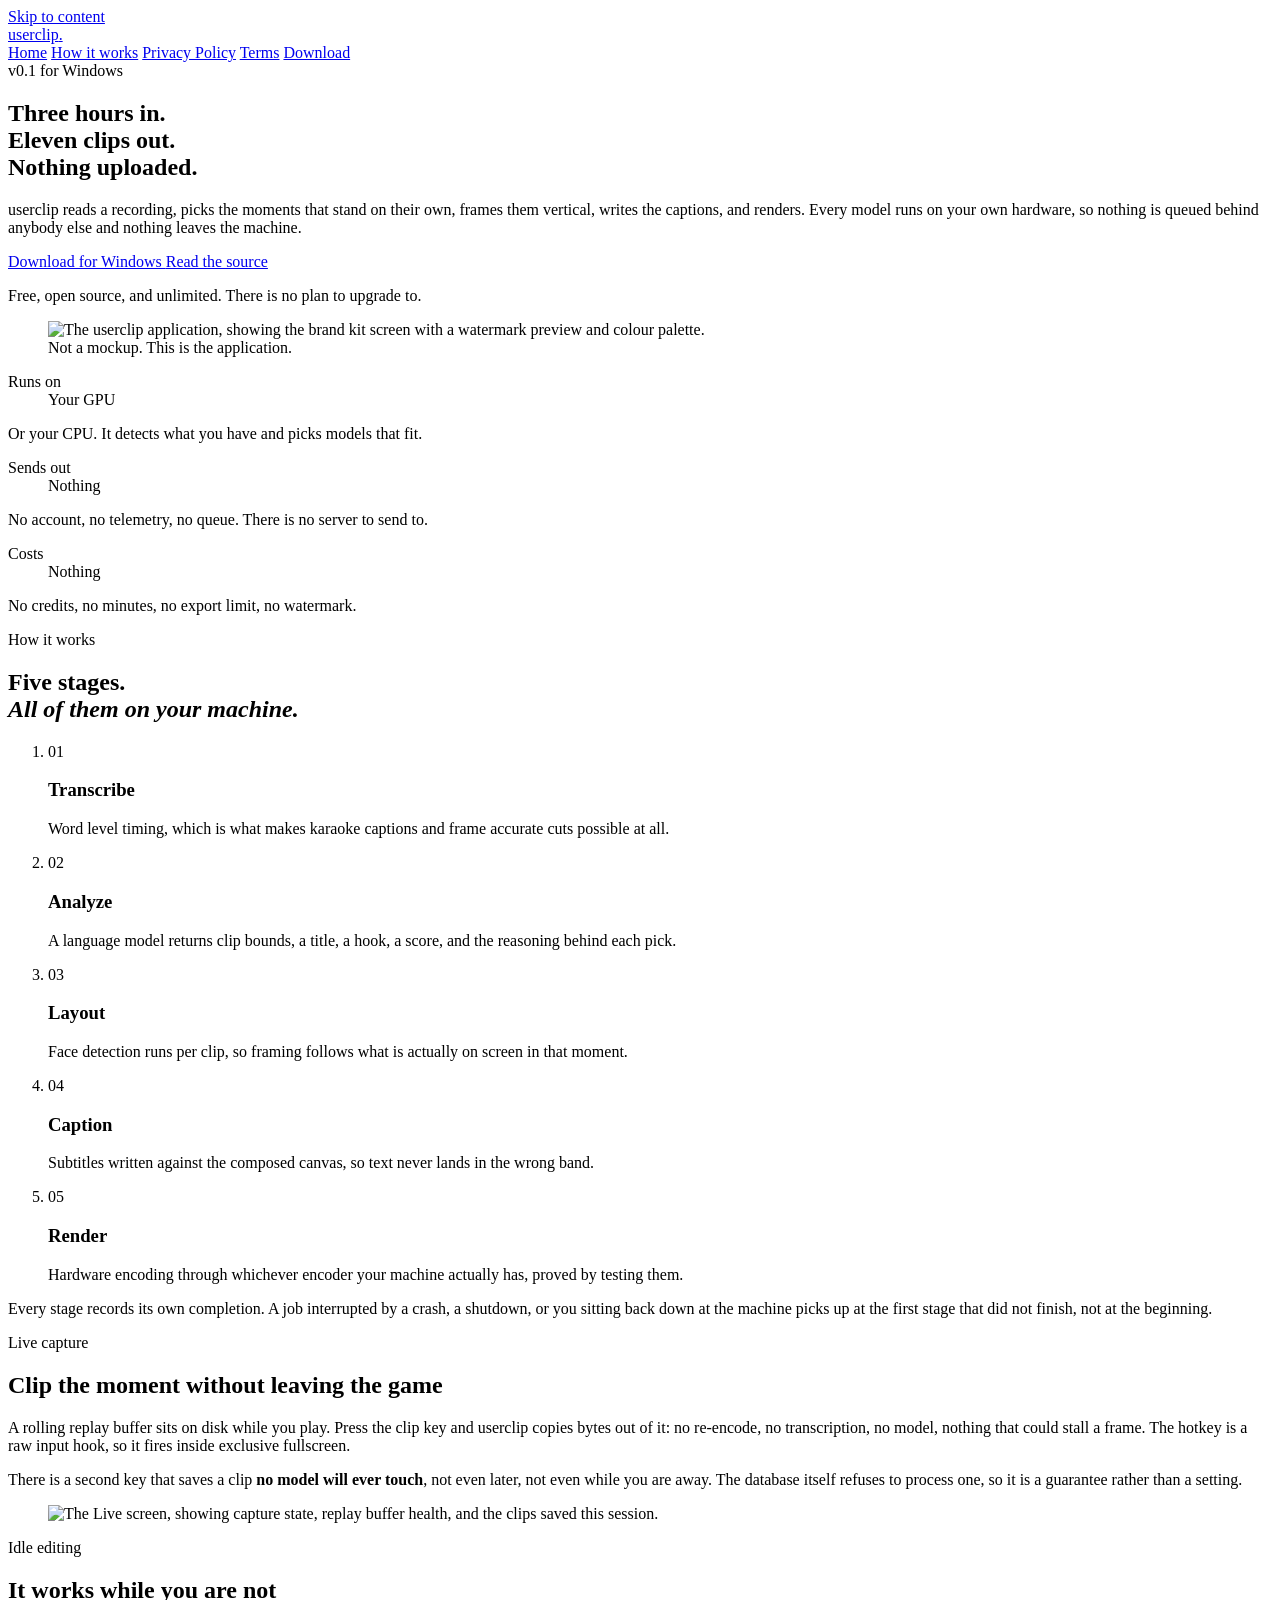
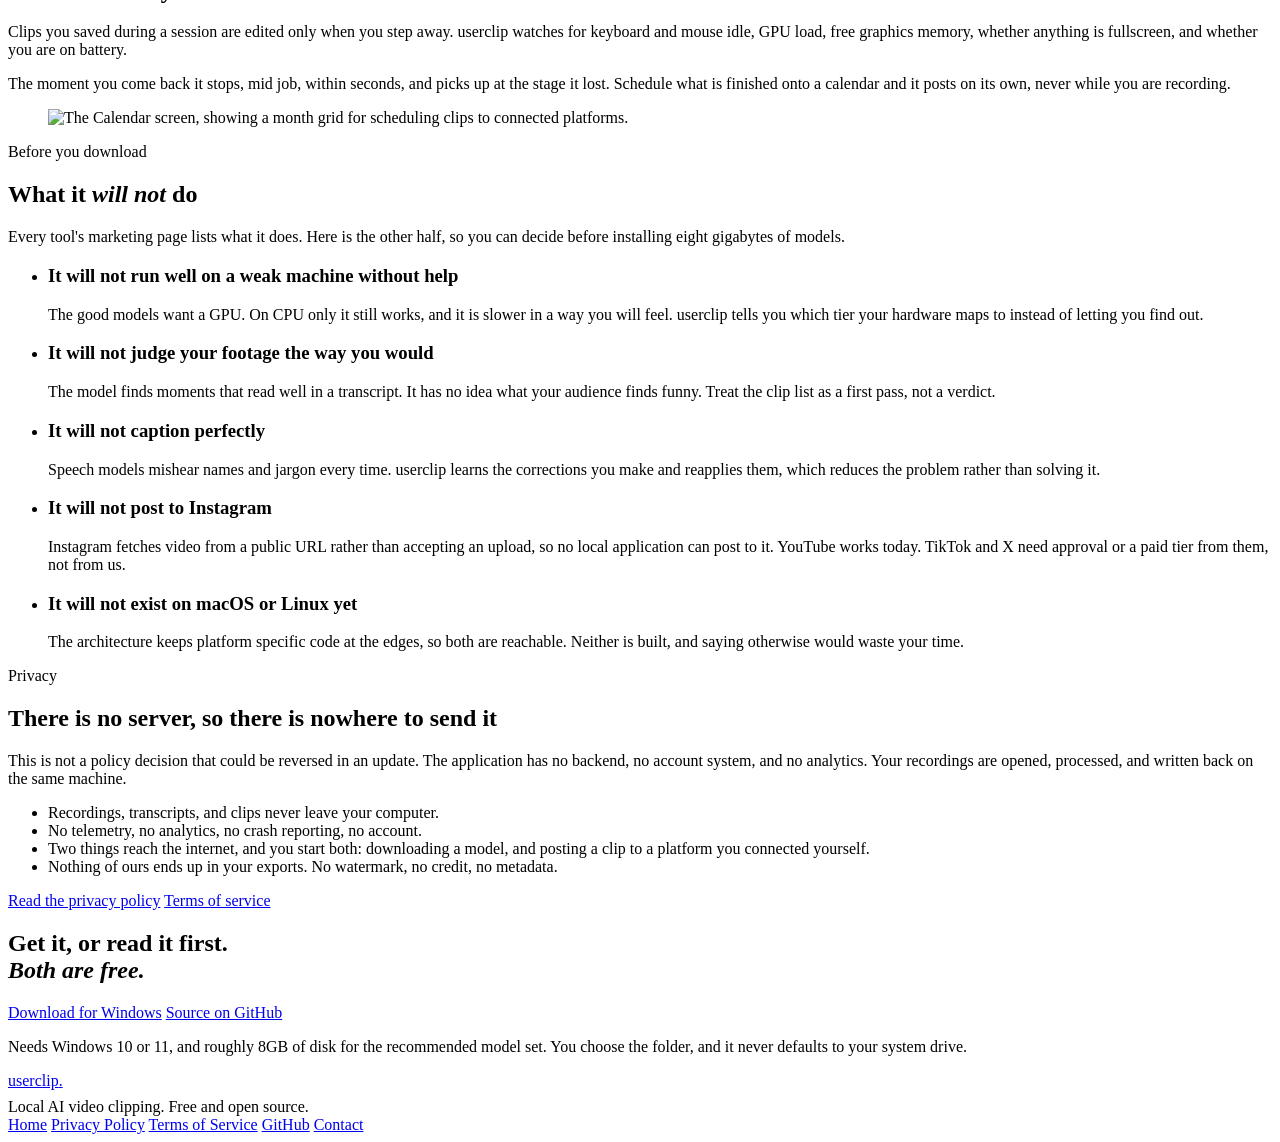
==== docs/index.html @ c7c65d2a "Add files via upload" ====
<!doctype html>
<html lang="en" class="no-js">
<head>
<meta charset="utf-8">
<meta name="viewport" content="width=device-width, initial-scale=1">
<title>userclip - local AI video clipping studio</title>
<meta name="description" content="userclip turns long recordings into short vertical clips. Every model runs on your own machine: no account, no credits, no uploads, no watermark.">
<link rel="canonical" href="https://userclip.lol/">
<meta property="og:title" content="userclip">
<meta property="og:description" content="Long recordings in, short vertical clips out. Every model runs on your own machine.">
<meta property="og:url" content="https://userclip.lol/">
<meta property="og:type" content="website">
<meta property="og:image" content="https://userclip.lol/assets/app-brand.png">
<meta name="theme-color" content="#191310">
<link rel="stylesheet" href="/styles.css">
<script>
document.documentElement.classList.remove("no-js");
// Content is hidden by the reveal styles until the observer runs. If that
// script never gets to run, this is what stops the page being permanently
// blank: after a moment, show everything regardless.
setTimeout(function () {
  document.querySelectorAll("[data-reveal]:not(.shown)").forEach(function (el) {
    el.classList.add("shown");
  });
}, 2500);
</script>
</head>
<body>
<div class="ambient" aria-hidden="true"></div>

<div class="page">
<a class="skip" href="#main">Skip to content</a>

<header class="site-header">
  <div class="wrap">
    <a class="wordmark" href="/">userclip<span>.</span></a>
    <nav class="site-nav" aria-label="Main">
      <a href="/" aria-current="page">Home</a>
      <a href="/#pipeline">How it works</a>
      <a href="/privacy">Privacy Policy</a>
      <a href="/terms">Terms</a>
      <a class="nav-cta" href="https://github.com/JURMR/userclip/releases">Download</a>
    </nav>
  </div>
</header>

<main id="main">

<!-- Hero. Deliberately asymmetric: type carries the left, the real product
     carries the right. A centred hero over a stock gradient is the single most
     recognisable template tell. -->
<section class="hero">
  <div class="wrap hero-grid">
    <div class="hero-copy">
      <span class="badge">v0.1 for Windows</span>
      <h1>Three hours in.<br>Eleven clips out.<br><span>Nothing uploaded.</span></h1>
      <p class="lede">
        userclip reads a recording, picks the moments that stand on their own,
        frames them vertical, writes the captions, and renders. Every model runs
        on your own hardware, so nothing is queued behind anybody else and
        nothing leaves the machine.
      </p>
      <div class="cta-row">
        <a class="button button-primary" href="https://github.com/JURMR/userclip/releases">
          Download for Windows
        </a>
        <a class="button" href="https://github.com/JURMR/userclip">Read the source</a>
      </div>
      <p class="fineprint">
        Free, open source, and unlimited. There is no plan to upgrade to.
      </p>
    </div>

    <figure class="hero-shot">
      <img src="/assets/app-brand.png" width="1296" height="809"
           alt="The userclip application, showing the brand kit screen with a watermark preview and colour palette.">
      <figcaption>Not a mockup. This is the application.</figcaption>
    </figure>
  </div>
</section>

<!-- The claim that carries the product, stated as three specifics rather than
     three adjectives. -->
<section class="strip">
  <div class="wrap">
    <dl class="facts">
      <div data-reveal>
        <dt>Runs on</dt>
        <dd>Your GPU</dd>
        <p>Or your CPU. It detects what you have and picks models that fit.</p>
      </div>
      <div data-reveal>
        <dt>Sends out</dt>
        <dd>Nothing</dd>
        <p>No account, no telemetry, no queue. There is no server to send to.</p>
      </div>
      <div data-reveal>
        <dt>Costs</dt>
        <dd>Nothing</dd>
        <p>No credits, no minutes, no export limit, no watermark.</p>
      </div>
    </dl>
  </div>
</section>

<section id="pipeline" class="section">
  <div class="wrap">
    <div class="section-head" data-reveal>
      <p class="label">How it works</p>
      <h2 class="split-heading">
        Five stages.<br><em>All of them on your machine.</em>
      </h2>
    </div>

    <ol class="pipeline" data-reveal>
      <li>
        <span class="tick">01</span>
        <h3>Transcribe</h3>
        <p>Word level timing, which is what makes karaoke captions and frame accurate cuts possible at all.</p>
      </li>
      <li>
        <span class="tick">02</span>
        <h3>Analyze</h3>
        <p>A language model returns clip bounds, a title, a hook, a score, and the reasoning behind each pick.</p>
      </li>
      <li>
        <span class="tick">03</span>
        <h3>Layout</h3>
        <p>Face detection runs per clip, so framing follows what is actually on screen in that moment.</p>
      </li>
      <li>
        <span class="tick">04</span>
        <h3>Caption</h3>
        <p>Subtitles written against the composed canvas, so text never lands in the wrong band.</p>
      </li>
      <li>
        <span class="tick">05</span>
        <h3>Render</h3>
        <p>Hardware encoding through whichever encoder your machine actually has, proved by testing them.</p>
      </li>
    </ol>

    <p class="aside" data-reveal>
      Every stage records its own completion. A job interrupted by a crash, a
      shutdown, or you sitting back down at the machine picks up at the first
      stage that did not finish, not at the beginning.
    </p>
  </div>
</section>

<!-- Alternating editorial rows. Two features, each with the real screen, in
     opposite directions so the page has a rhythm instead of a grid. -->
<section class="section">
  <div class="wrap">
    <div class="feature" data-reveal>
      <div class="feature-copy">
        <p class="label">Live capture</p>
        <h2>Clip the moment without leaving the game</h2>
        <p>
          A rolling replay buffer sits on disk while you play. Press the clip key
          and userclip copies bytes out of it: no re-encode, no transcription, no
          model, nothing that could stall a frame. The hotkey is a raw input hook,
          so it fires inside exclusive fullscreen.
        </p>
        <p>
          There is a second key that saves a clip <strong>no model will ever
          touch</strong>, not even later, not even while you are away. The
          database itself refuses to process one, so it is a guarantee rather
          than a setting.
        </p>
      </div>
      <figure class="feature-shot">
        <img src="/assets/app-live.png" width="1296" height="809" loading="lazy"
             alt="The Live screen, showing capture state, replay buffer health, and the clips saved this session.">
      </figure>
    </div>

    <div class="feature feature-reverse" data-reveal>
      <div class="feature-copy">
        <p class="label">Idle editing</p>
        <h2>It works while you are not</h2>
        <p>
          Clips you saved during a session are edited only when you step away.
          userclip watches for keyboard and mouse idle, GPU load, free graphics
          memory, whether anything is fullscreen, and whether you are on battery.
        </p>
        <p>
          The moment you come back it stops, mid job, within seconds, and picks
          up at the stage it lost. Schedule what is finished onto a calendar and
          it posts on its own, never while you are recording.
        </p>
      </div>
      <figure class="feature-shot">
        <img src="/assets/app-calendar.png" width="1296" height="809" loading="lazy"
             alt="The Calendar screen, showing a month grid for scheduling clips to connected platforms.">
      </figure>
    </div>
  </div>
</section>

<!-- Anti-features. Unusual, honest, and the fastest way to be believed. -->
<section id="limits" class="section">
  <div class="wrap wrap-mid">
    <div class="section-head" data-reveal>
      <p class="label">Before you download</p>
      <h2 class="split-heading">What it <em>will not</em> do</h2>
      <p class="lede">
        Every tool's marketing page lists what it does. Here is the other half,
        so you can decide before installing eight gigabytes of models.
      </p>
    </div>

    <ul class="limits">
      <li data-reveal>
        <h3>It will not run well on a weak machine without help</h3>
        <p>The good models want a GPU. On CPU only it still works, and it is slower in a way you will feel. userclip tells you which tier your hardware maps to instead of letting you find out.</p>
      </li>
      <li data-reveal>
        <h3>It will not judge your footage the way you would</h3>
        <p>The model finds moments that read well in a transcript. It has no idea what your audience finds funny. Treat the clip list as a first pass, not a verdict.</p>
      </li>
      <li data-reveal>
        <h3>It will not caption perfectly</h3>
        <p>Speech models mishear names and jargon every time. userclip learns the corrections you make and reapplies them, which reduces the problem rather than solving it.</p>
      </li>
      <li data-reveal>
        <h3>It will not post to Instagram</h3>
        <p>Instagram fetches video from a public URL rather than accepting an upload, so no local application can post to it. YouTube works today. TikTok and X need approval or a paid tier from them, not from us.</p>
      </li>
      <li data-reveal>
        <h3>It will not exist on macOS or Linux yet</h3>
        <p>The architecture keeps platform specific code at the edges, so both are reachable. Neither is built, and saying otherwise would waste your time.</p>
      </li>
    </ul>
  </div>
</section>

<section id="privacy" class="section">
  <div class="wrap wrap-mid">
    <div class="panel" data-reveal>
      <p class="label">Privacy</p>
      <h2>There is no server, so there is nowhere to send it</h2>
      <p class="muted">
        This is not a policy decision that could be reversed in an update. The
        application has no backend, no account system, and no analytics. Your
        recordings are opened, processed, and written back on the same machine.
      </p>

      <ul class="checklist">
        <li><span class="tickmark" aria-hidden="true"></span>Recordings, transcripts, and clips never leave your computer.</li>
        <li><span class="tickmark" aria-hidden="true"></span>No telemetry, no analytics, no crash reporting, no account.</li>
        <li><span class="tickmark" aria-hidden="true"></span>Two things reach the internet, and you start both: downloading a model, and posting a clip to a platform you connected yourself.</li>
        <li><span class="tickmark" aria-hidden="true"></span>Nothing of ours ends up in your exports. No watermark, no credit, no metadata.</li>
      </ul>

      <div class="cta-row">
        <a class="button" href="/privacy">Read the privacy policy</a>
        <a class="button button-quiet" href="/terms">Terms of service</a>
      </div>
    </div>
  </div>
</section>

<section class="section section-last">
  <div class="wrap wrap-mid closer">
    <h2 class="split-heading">Get it, or read it first.<br><em>Both are free.</em></h2>
    <div class="cta-row">
      <a class="button button-primary" href="https://github.com/JURMR/userclip/releases">Download for Windows</a>
      <a class="button" href="https://github.com/JURMR/userclip">Source on GitHub</a>
    </div>
    <p class="fineprint">
      Needs Windows 10 or 11, and roughly 8GB of disk for the recommended model
      set. You choose the folder, and it never defaults to your system drive.
    </p>
  </div>
</section>

</main>

<footer class="site-footer">
  <div class="wrap">
    <div>
      <a class="wordmark" href="/">userclip<span>.</span></a>
      <p class="fineprint" style="margin:0.5rem 0 0">Local AI video clipping. Free and open source.</p>
    </div>
    <nav aria-label="Footer">
      <a href="/">Home</a>
      <a href="/privacy">Privacy Policy</a>
      <a href="/terms">Terms of Service</a>
      <a href="https://github.com/JURMR/userclip">GitHub</a>
      <a href="mailto:hello@userclip.lol">Contact</a>
    </nav>
  </div>
</footer>
</div>

<script>
// Scroll reveal, staggered within each group.
//
// Motion here is doing one job: keeping a long page from arriving as a wall.
// So it is slight, it runs once, and each element is unobserved the moment it
// lands rather than being recalculated for the rest of the session. Anyone who
// has asked their system for less motion gets none of it.
(function () {
  var reduced = window.matchMedia("(prefers-reduced-motion: reduce)");
  var items = document.querySelectorAll("[data-reveal]");

  if (reduced.matches || !("IntersectionObserver" in window)) {
    items.forEach(function (el) { el.classList.add("shown"); });
    return;
  }

  var observer = new IntersectionObserver(function (entries) {
    entries.forEach(function (entry) {
      if (!entry.isIntersecting) return;
      var group = entry.target.parentElement;
      var peers = group ? Array.prototype.filter.call(
        group.children, function (el) { return el.hasAttribute("data-reveal"); }
      ) : [];
      var index = peers.indexOf(entry.target);
      // Between 30 and 80ms reads as a cascade. Longer reads as slow, and the
      // cap keeps a long list from making its last item wait a full second.
      entry.target.style.transitionDelay = Math.min(index, 6) * 55 + "ms";
      entry.target.classList.add("shown");
      observer.unobserve(entry.target);
    });
  }, { rootMargin: "0px 0px -8% 0px", threshold: 0.08 });

  items.forEach(function (el) { observer.observe(el); });
})();
</script>
</body>
</html>
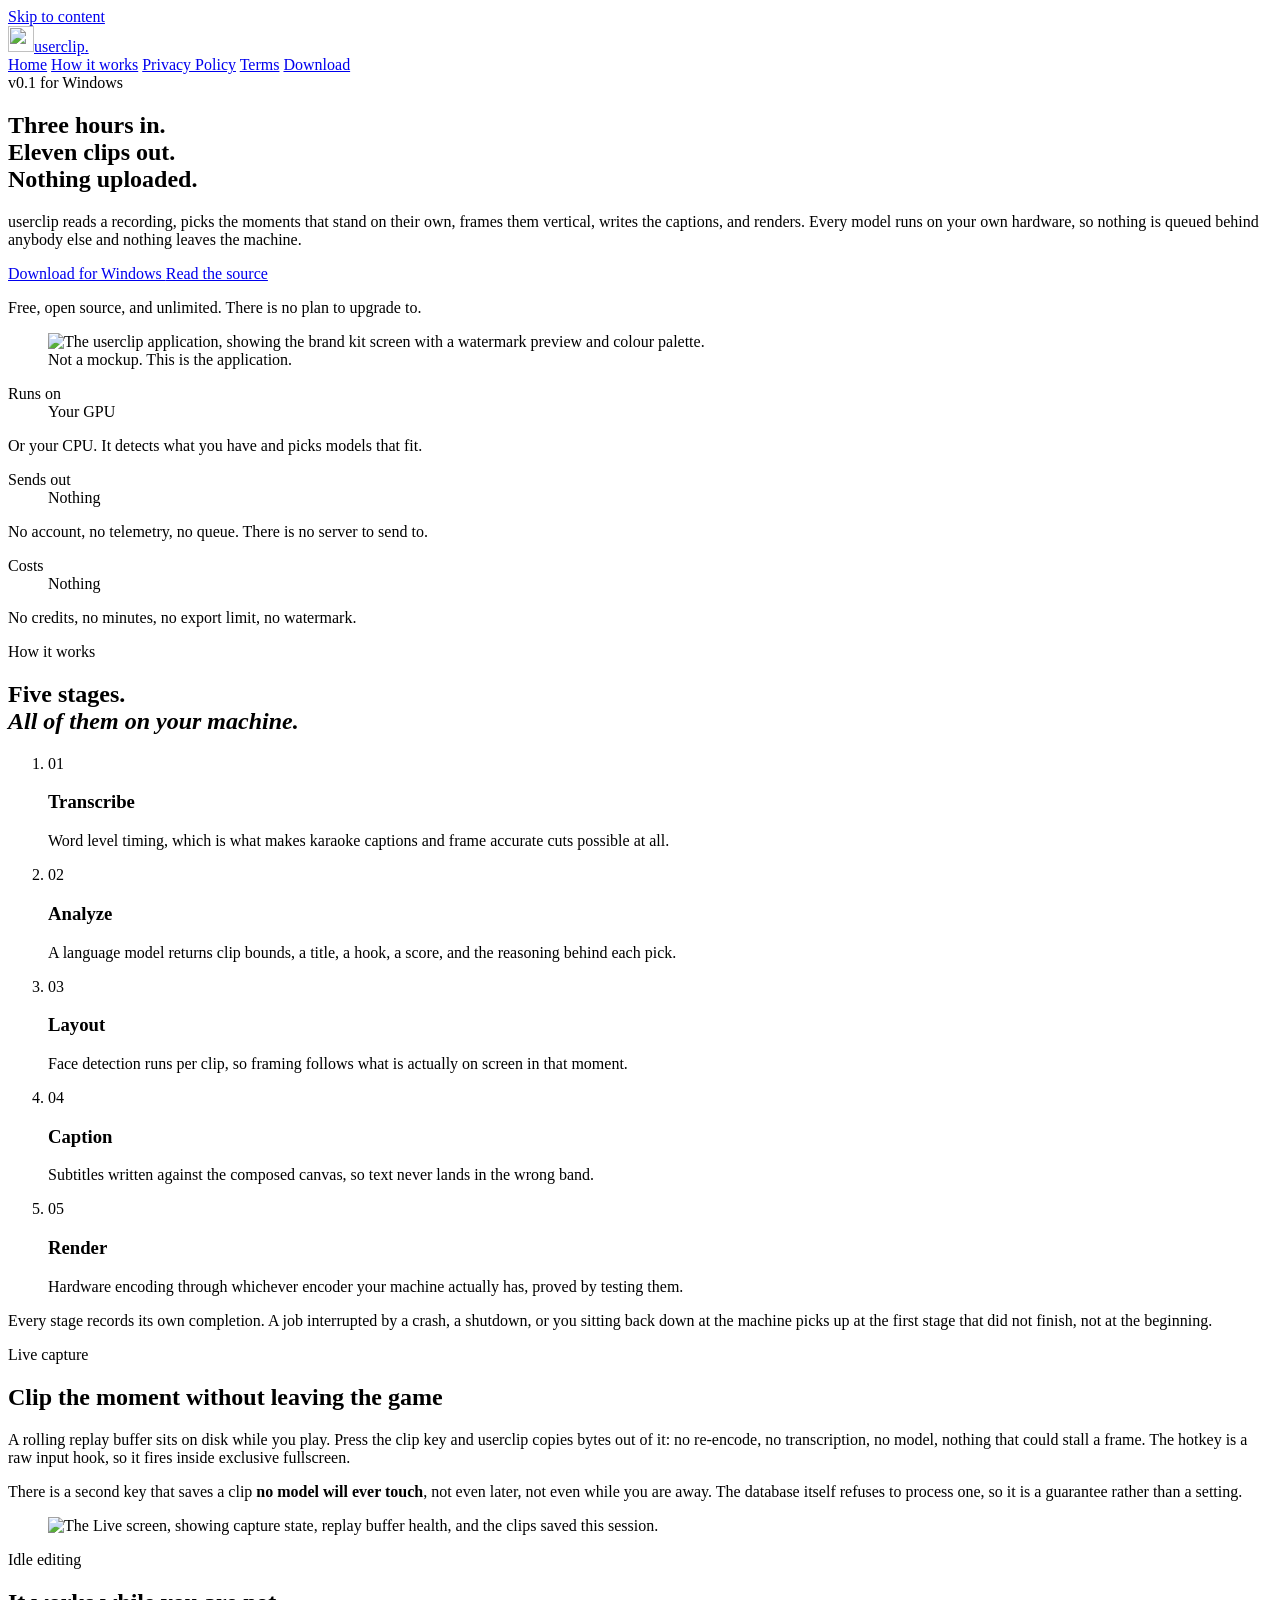
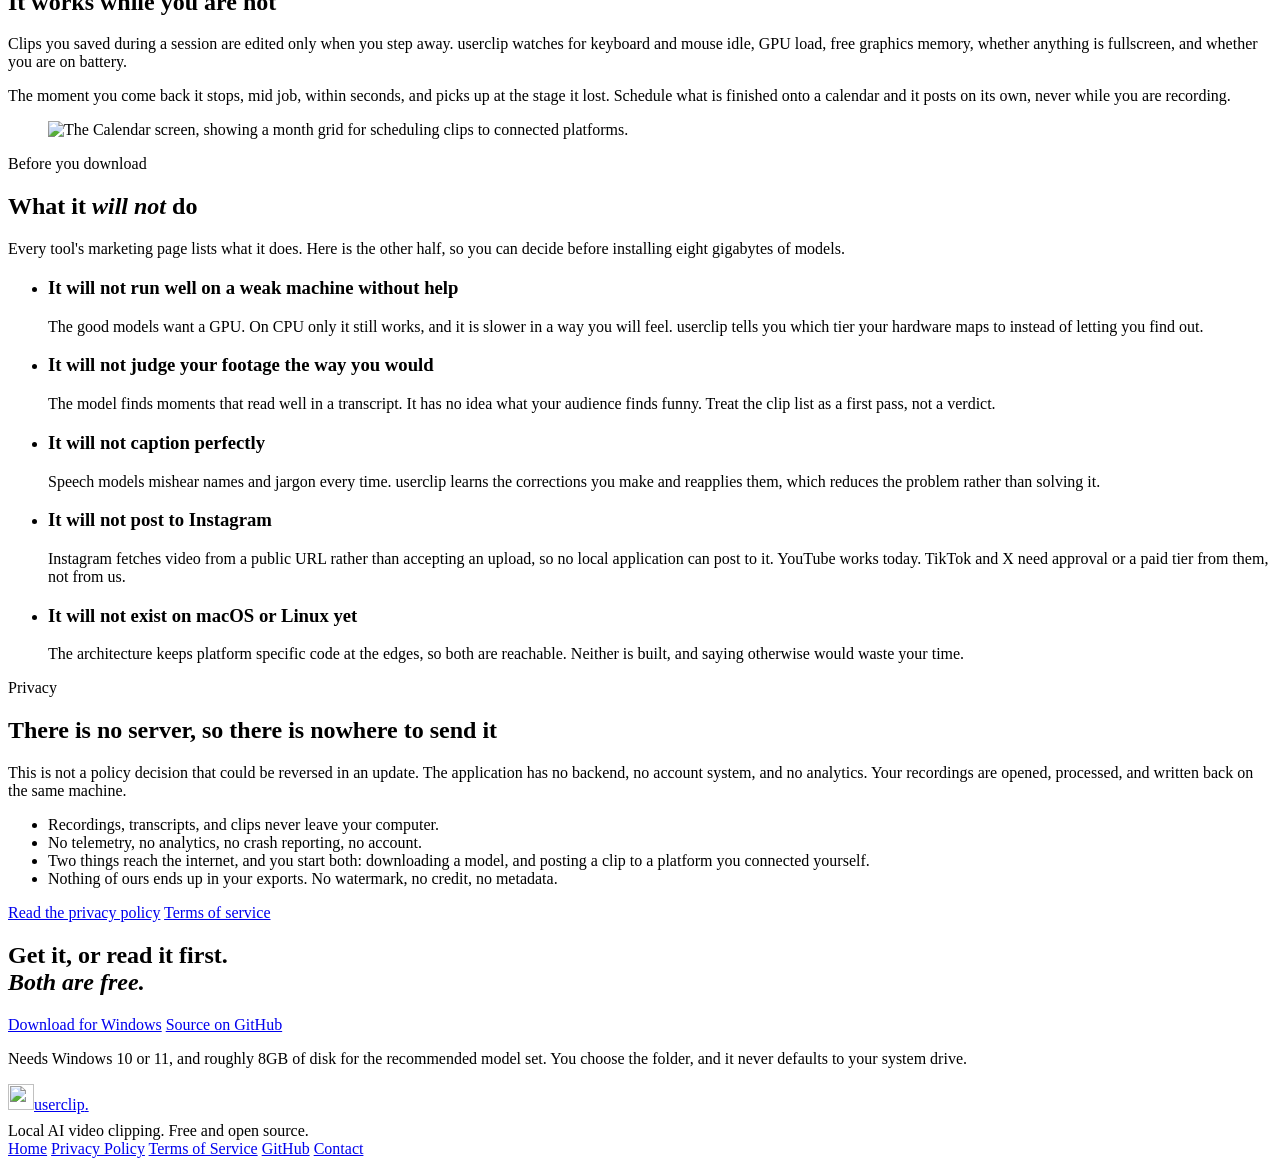
==== commit aacdcf92: "Add files via upload" ====
--- a/docs/index.html
+++ b/docs/index.html
@@ -10,8 +10,11 @@
 <meta property="og:description" content="Long recordings in, short vertical clips out. Every model runs on your own machine.">
 <meta property="og:url" content="https://userclip.lol/">
 <meta property="og:type" content="website">
-<meta property="og:image" content="https://userclip.lol/assets/app-brand.png">
+<meta property="og:image" content="https://userclip.lol/assets/og-image.png">
 <meta name="theme-color" content="#191310">
+<link rel="icon" href="/favicon.ico" sizes="any">
+<link rel="icon" href="/assets/logo.svg" type="image/svg+xml">
+<link rel="apple-touch-icon" href="/assets/logo-512.png">
 <link rel="stylesheet" href="/styles.css">
 <script>
 document.documentElement.classList.remove("no-js");
@@ -33,7 +36,7 @@
 
 <header class="site-header">
   <div class="wrap">
-    <a class="wordmark" href="/">userclip<span>.</span></a>
+    <a class="wordmark" href="/"><img src="/assets/logo.svg" alt="" width="26" height="26">userclip<span>.</span></a>
     <nav class="site-nav" aria-label="Main">
       <a href="/" aria-current="page">Home</a>
       <a href="/#pipeline">How it works</a>
@@ -280,7 +283,7 @@
 <footer class="site-footer">
   <div class="wrap">
     <div>
-      <a class="wordmark" href="/">userclip<span>.</span></a>
+      <a class="wordmark" href="/"><img src="/assets/logo.svg" alt="" width="26" height="26">userclip<span>.</span></a>
       <p class="fineprint" style="margin:0.5rem 0 0">Local AI video clipping. Free and open source.</p>
     </div>
     <nav aria-label="Footer">
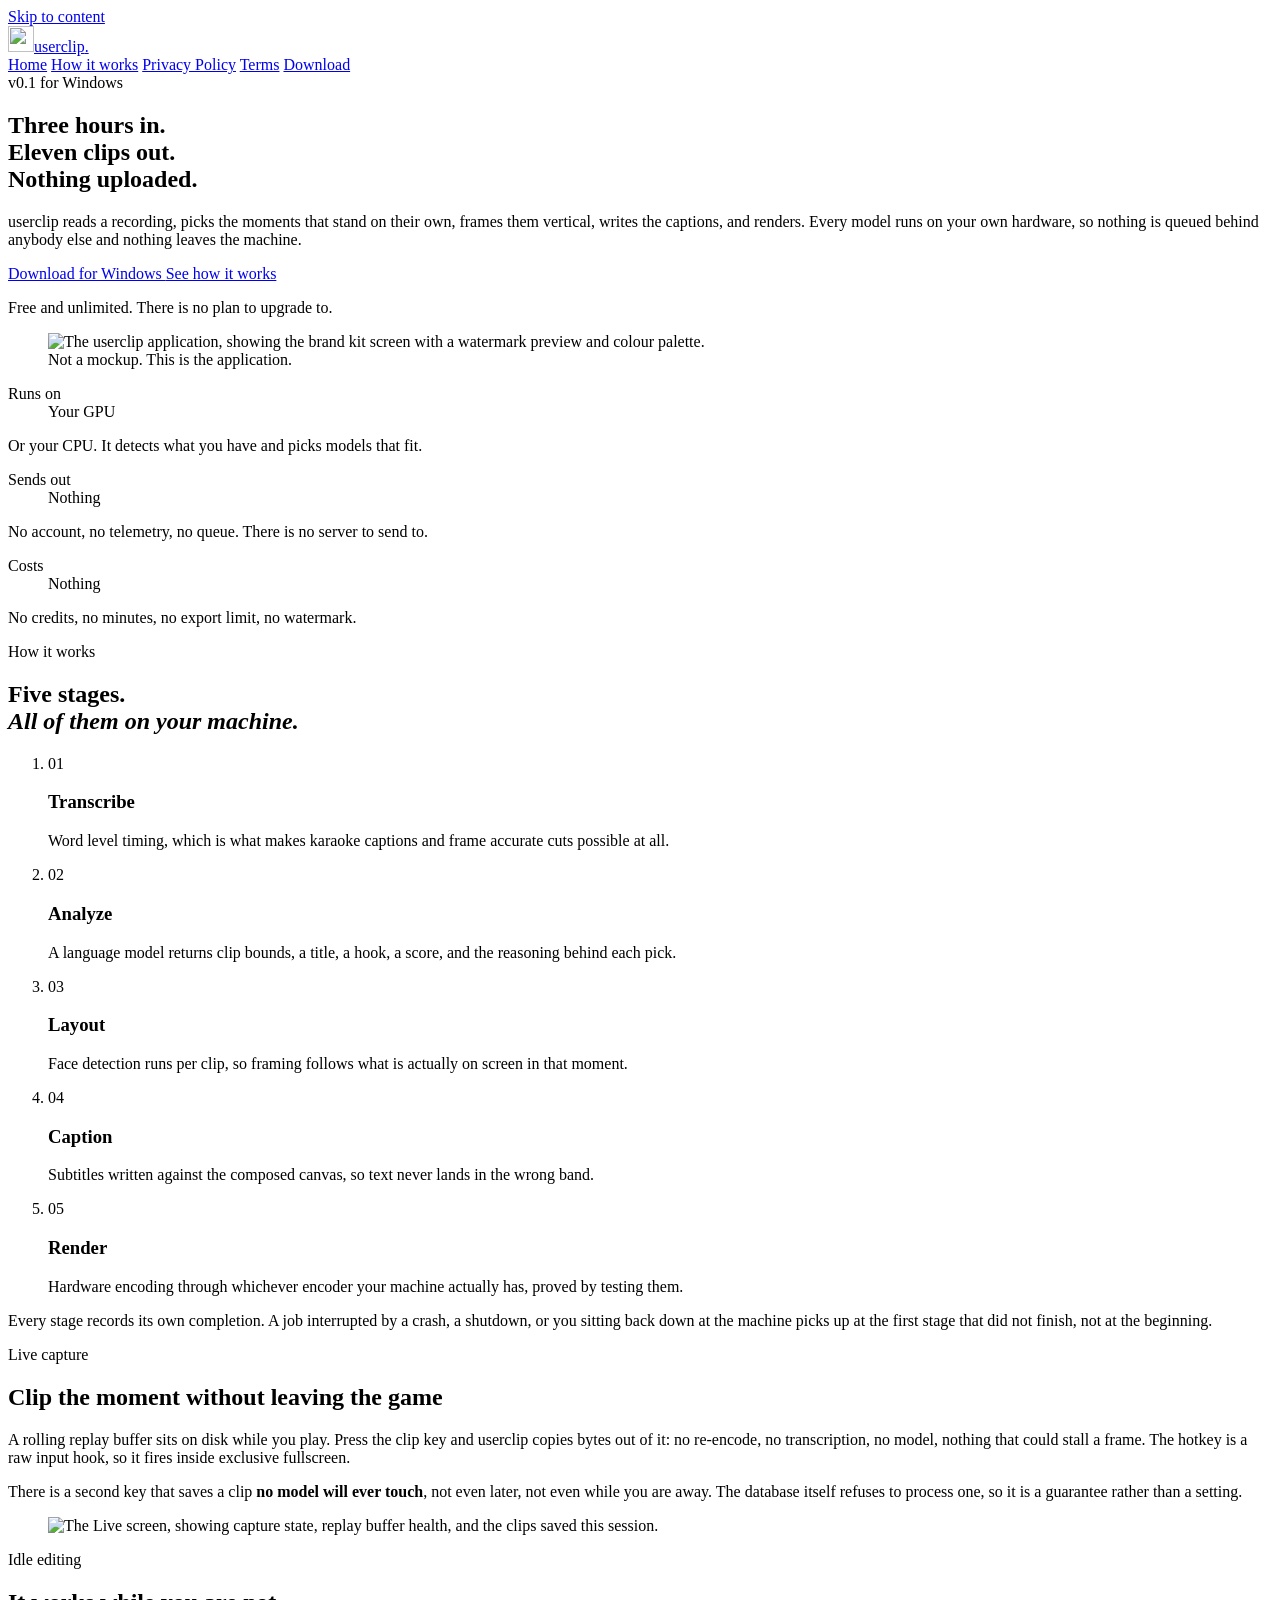
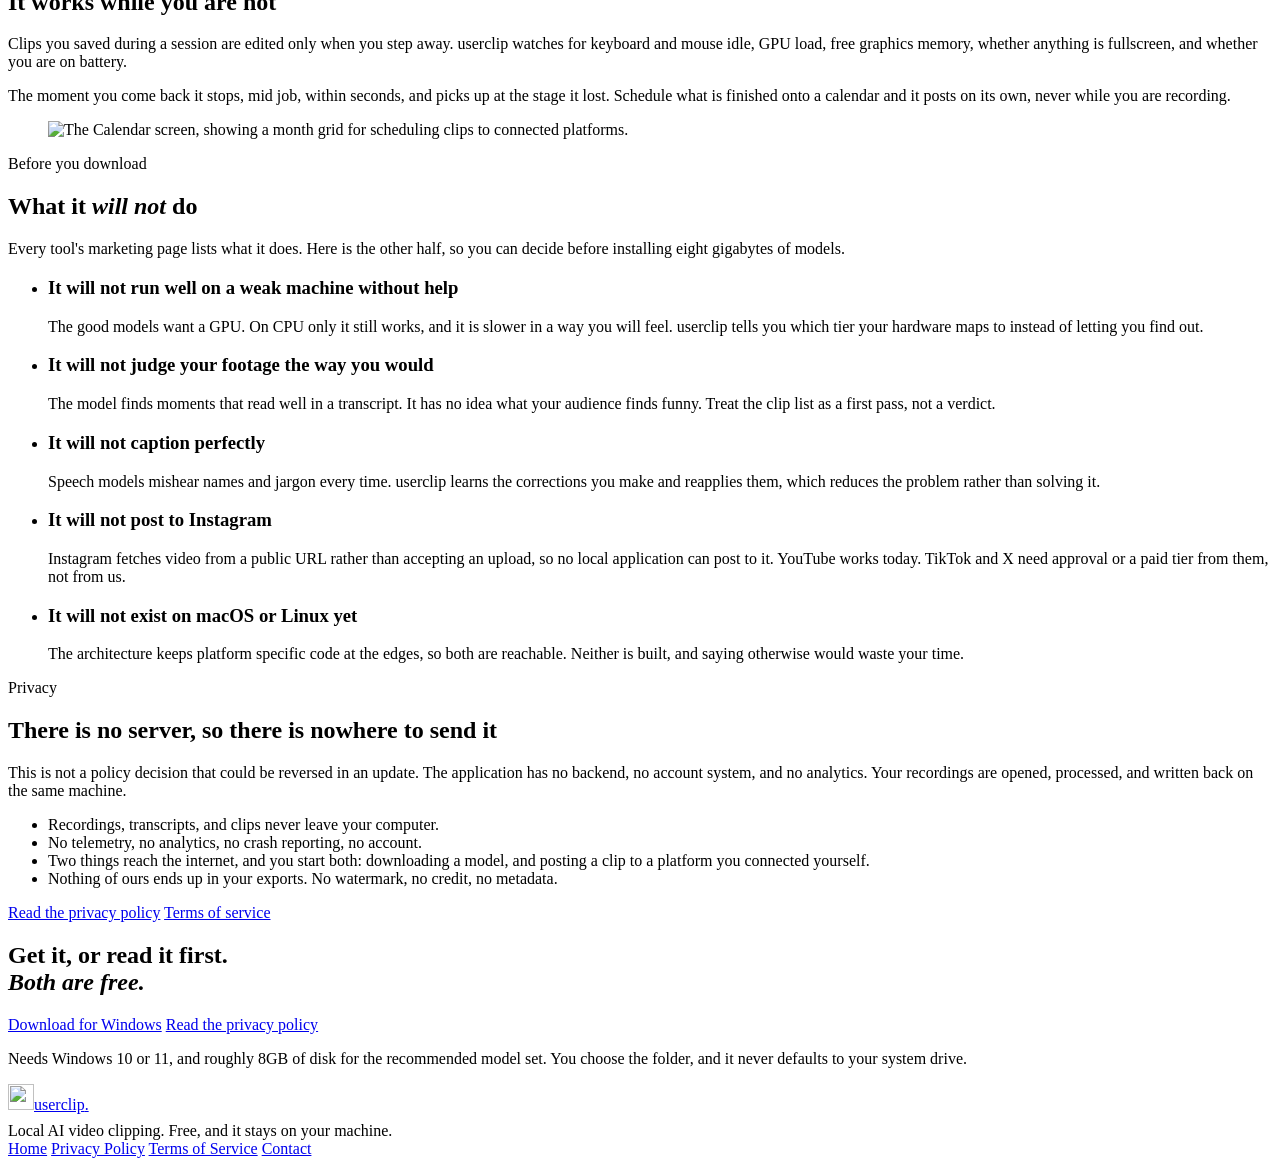
==== commit 8d30c0d1: "Add files via upload" ====
--- a/docs/index.html
+++ b/docs/index.html
@@ -67,10 +67,10 @@
         <a class="button button-primary" href="https://github.com/JURMR/userclip/releases">
           Download for Windows
         </a>
-        <a class="button" href="https://github.com/JURMR/userclip">Read the source</a>
+        <a class="button" href="#pipeline">See how it works</a>
       </div>
       <p class="fineprint">
-        Free, open source, and unlimited. There is no plan to upgrade to.
+        Free and unlimited. There is no plan to upgrade to.
       </p>
     </div>
 
@@ -269,7 +269,7 @@
     <h2 class="split-heading">Get it, or read it first.<br><em>Both are free.</em></h2>
     <div class="cta-row">
       <a class="button button-primary" href="https://github.com/JURMR/userclip/releases">Download for Windows</a>
-      <a class="button" href="https://github.com/JURMR/userclip">Source on GitHub</a>
+      <a class="button" href="/privacy">Read the privacy policy</a>
     </div>
     <p class="fineprint">
       Needs Windows 10 or 11, and roughly 8GB of disk for the recommended model
@@ -284,14 +284,13 @@
   <div class="wrap">
     <div>
       <a class="wordmark" href="/"><img src="/assets/logo.svg" alt="" width="26" height="26">userclip<span>.</span></a>
-      <p class="fineprint" style="margin:0.5rem 0 0">Local AI video clipping. Free and open source.</p>
+      <p class="fineprint" style="margin:0.5rem 0 0">Local AI video clipping. Free, and it stays on your machine.</p>
     </div>
     <nav aria-label="Footer">
       <a href="/">Home</a>
       <a href="/privacy">Privacy Policy</a>
       <a href="/terms">Terms of Service</a>
-      <a href="https://github.com/JURMR/userclip">GitHub</a>
-      <a href="mailto:hello@userclip.lol">Contact</a>
+            <a href="mailto:2iamjrmh@gmail.com">Contact</a>
     </nav>
   </div>
 </footer>
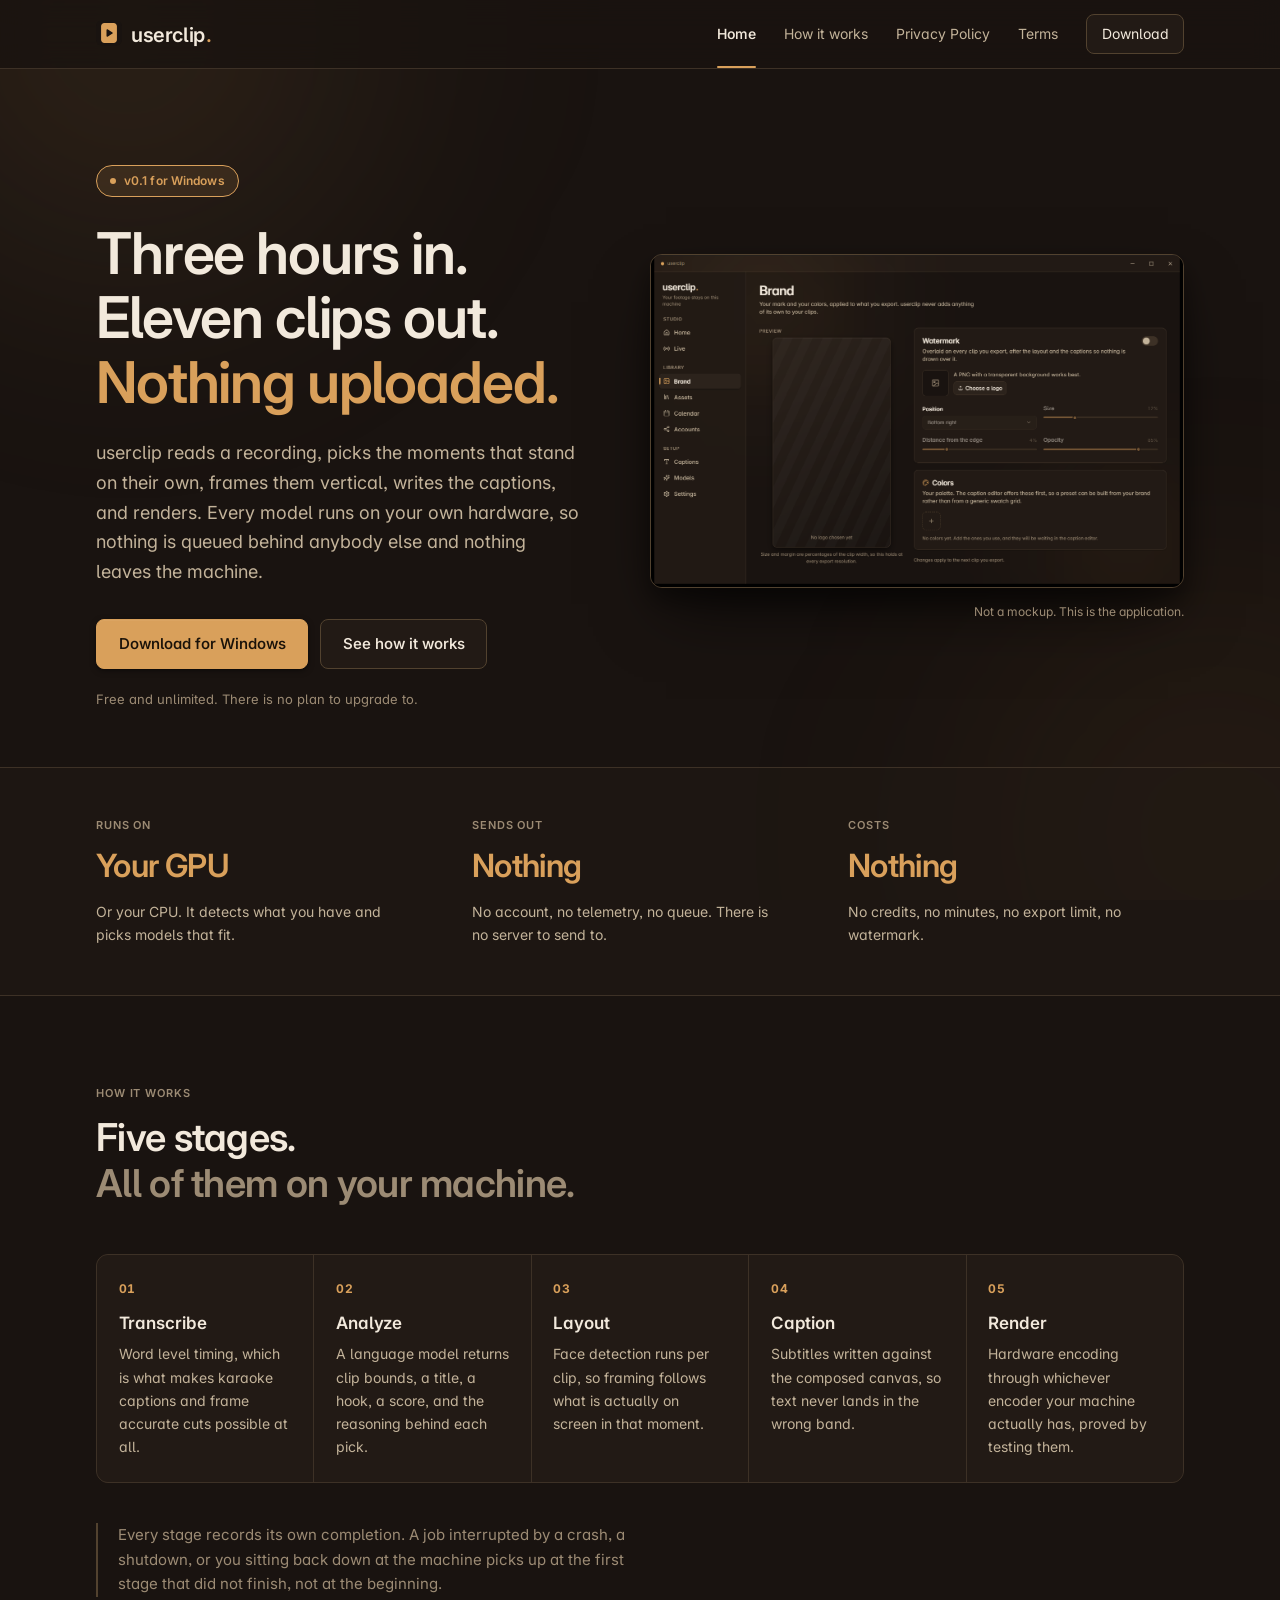
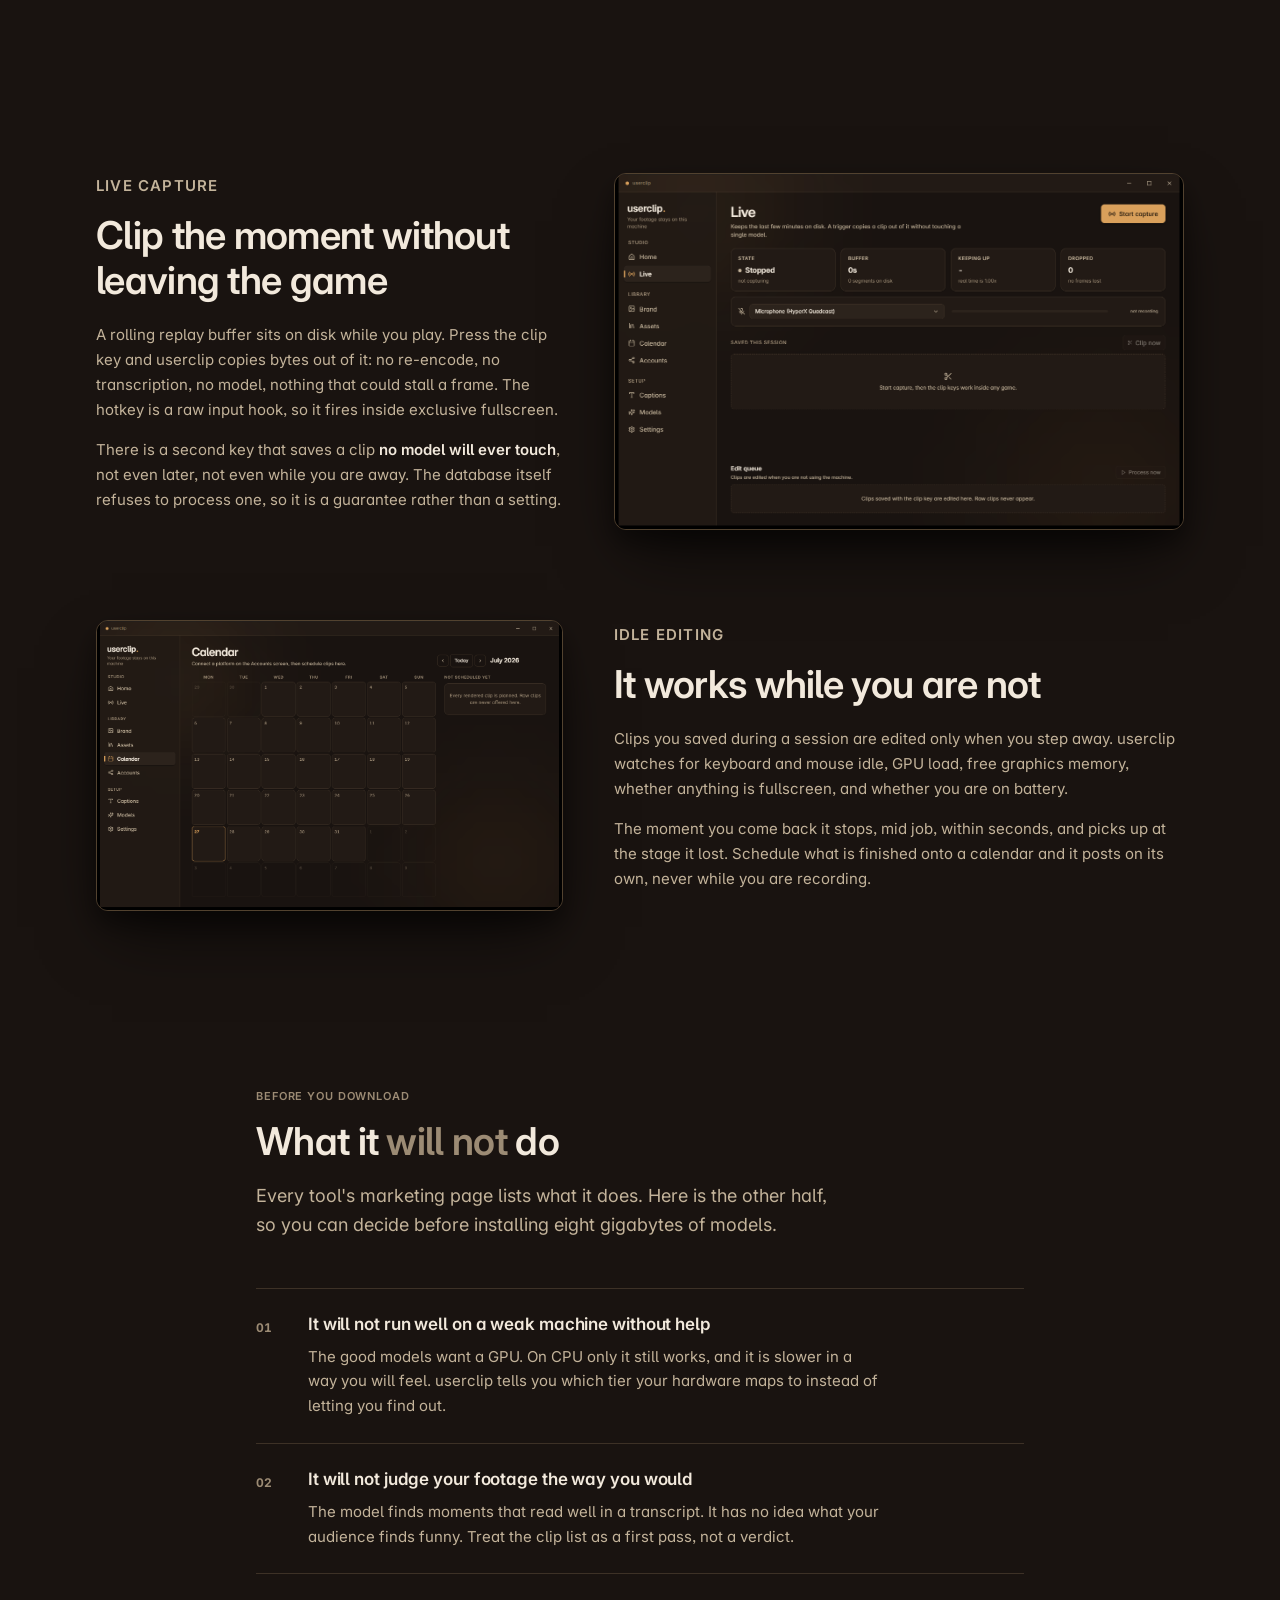
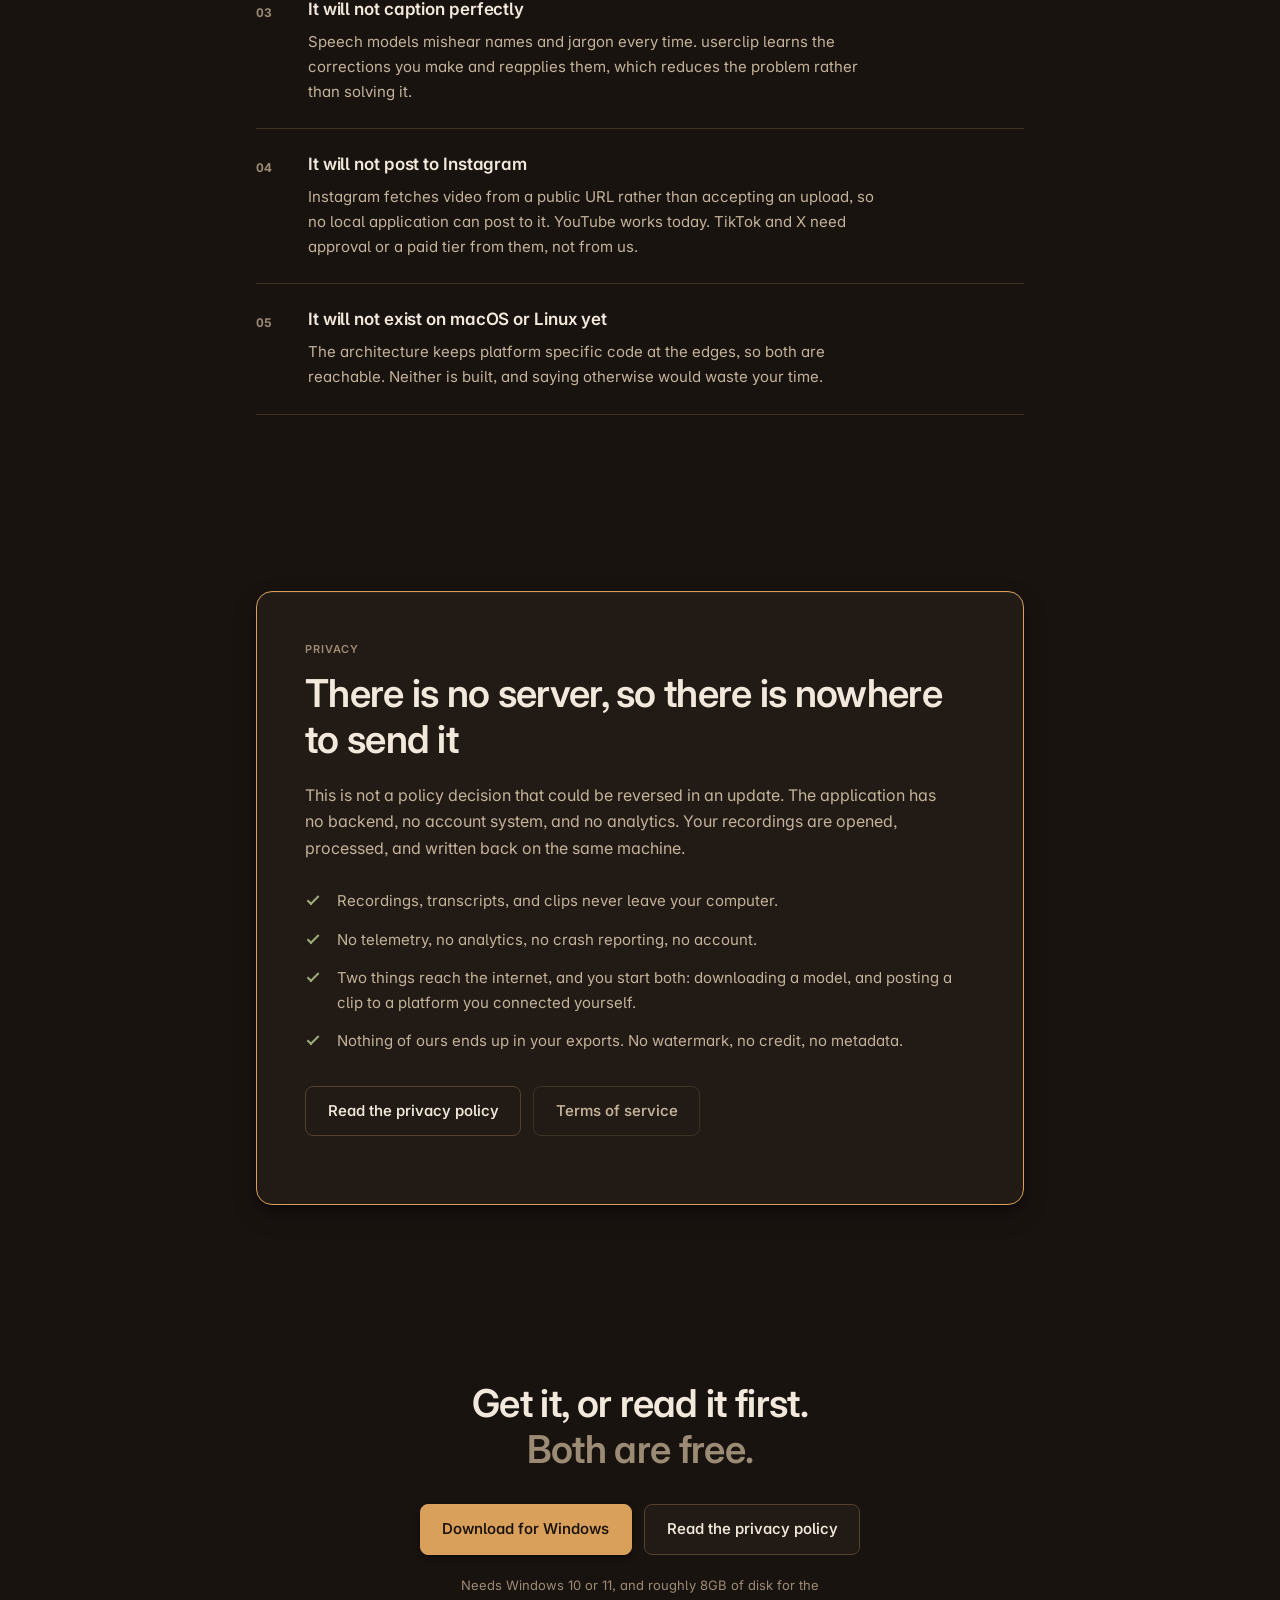
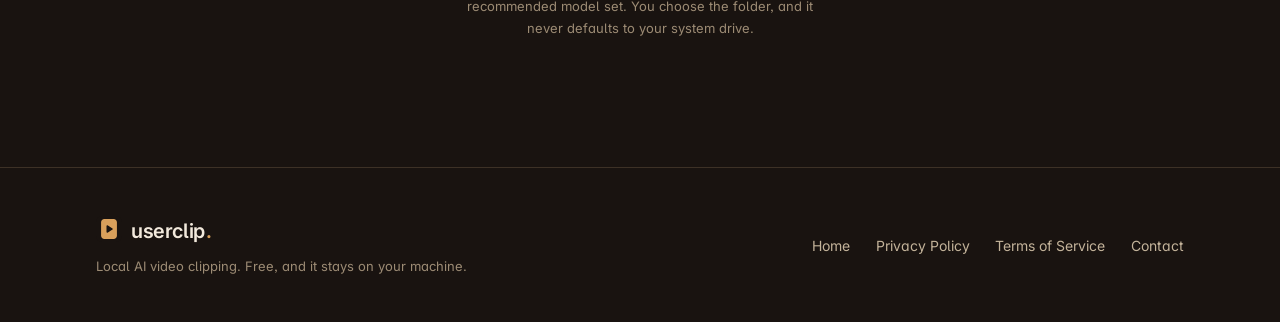
==== commit 14c7bc6f: "Add files via upload" ====
--- a/docs/index.html
+++ b/docs/index.html
@@ -12,10 +12,10 @@
 <meta property="og:type" content="website">
 <meta property="og:image" content="https://userclip.lol/assets/og-image.png">
 <meta name="theme-color" content="#191310">
-<link rel="icon" href="/favicon.ico" sizes="any">
-<link rel="icon" href="/assets/logo.svg" type="image/svg+xml">
-<link rel="apple-touch-icon" href="/assets/logo-512.png">
-<link rel="stylesheet" href="/styles.css">
+<link rel="icon" href="favicon.ico" sizes="any">
+<link rel="icon" href="assets/logo.svg" type="image/svg+xml">
+<link rel="apple-touch-icon" href="assets/logo-512.png">
+<link rel="stylesheet" href="styles.css">
 <script>
 document.documentElement.classList.remove("no-js");
 // Content is hidden by the reveal styles until the observer runs. If that
@@ -36,12 +36,12 @@
 
 <header class="site-header">
   <div class="wrap">
-    <a class="wordmark" href="/"><img src="/assets/logo.svg" alt="" width="26" height="26">userclip<span>.</span></a>
+    <a class="wordmark" href="./"><img src="assets/logo.svg" alt="" width="26" height="26">userclip<span>.</span></a>
     <nav class="site-nav" aria-label="Main">
-      <a href="/" aria-current="page">Home</a>
-      <a href="/#pipeline">How it works</a>
-      <a href="/privacy">Privacy Policy</a>
-      <a href="/terms">Terms</a>
+      <a href="./" aria-current="page">Home</a>
+      <a href="#pipeline">How it works</a>
+      <a href="privacy/">Privacy Policy</a>
+      <a href="terms/">Terms</a>
       <a class="nav-cta" href="https://github.com/JURMR/userclip/releases">Download</a>
     </nav>
   </div>
@@ -75,7 +75,7 @@
     </div>
 
     <figure class="hero-shot">
-      <img src="/assets/app-brand.png" width="1296" height="809"
+      <img src="assets/app-brand.png" width="1296" height="809"
            alt="The userclip application, showing the brand kit screen with a watermark preview and colour palette.">
       <figcaption>Not a mockup. This is the application.</figcaption>
     </figure>
@@ -173,7 +173,7 @@
         </p>
       </div>
       <figure class="feature-shot">
-        <img src="/assets/app-live.png" width="1296" height="809" loading="lazy"
+        <img src="assets/app-live.png" width="1296" height="809" loading="lazy"
              alt="The Live screen, showing capture state, replay buffer health, and the clips saved this session.">
       </figure>
     </div>
@@ -194,7 +194,7 @@
         </p>
       </div>
       <figure class="feature-shot">
-        <img src="/assets/app-calendar.png" width="1296" height="809" loading="lazy"
+        <img src="assets/app-calendar.png" width="1296" height="809" loading="lazy"
              alt="The Calendar screen, showing a month grid for scheduling clips to connected platforms.">
       </figure>
     </div>
@@ -257,8 +257,8 @@
       </ul>
 
       <div class="cta-row">
-        <a class="button" href="/privacy">Read the privacy policy</a>
-        <a class="button button-quiet" href="/terms">Terms of service</a>
+        <a class="button" href="privacy/">Read the privacy policy</a>
+        <a class="button button-quiet" href="terms/">Terms of service</a>
       </div>
     </div>
   </div>
@@ -269,7 +269,7 @@
     <h2 class="split-heading">Get it, or read it first.<br><em>Both are free.</em></h2>
     <div class="cta-row">
       <a class="button button-primary" href="https://github.com/JURMR/userclip/releases">Download for Windows</a>
-      <a class="button" href="/privacy">Read the privacy policy</a>
+      <a class="button" href="privacy/">Read the privacy policy</a>
     </div>
     <p class="fineprint">
       Needs Windows 10 or 11, and roughly 8GB of disk for the recommended model
@@ -283,13 +283,13 @@
 <footer class="site-footer">
   <div class="wrap">
     <div>
-      <a class="wordmark" href="/"><img src="/assets/logo.svg" alt="" width="26" height="26">userclip<span>.</span></a>
+      <a class="wordmark" href="./"><img src="assets/logo.svg" alt="" width="26" height="26">userclip<span>.</span></a>
       <p class="fineprint" style="margin:0.5rem 0 0">Local AI video clipping. Free, and it stays on your machine.</p>
     </div>
     <nav aria-label="Footer">
-      <a href="/">Home</a>
-      <a href="/privacy">Privacy Policy</a>
-      <a href="/terms">Terms of Service</a>
+      <a href="./">Home</a>
+      <a href="privacy/">Privacy Policy</a>
+      <a href="terms/">Terms of Service</a>
             <a href="mailto:2iamjrmh@gmail.com">Contact</a>
     </nav>
   </div>
--- a/docs/styles.css
+++ b/docs/styles.css
@@ -0,0 +1,796 @@
+/* userclip.lol
+   ===========================================================================
+   The same design language as the application: warm brown and tan, Inter, and
+   depth carried by a consistent elevation scale. A site that looks nothing like
+   the product it sells makes the product look borrowed.
+
+   No build step and no external requests. GitHub Pages serves these files as
+   they are, and a page promising local processing while pulling fonts from
+   Google would be a bad joke. */
+
+@font-face {
+  font-family: "Inter";
+  src: url("assets/inter.ttf") format("truetype-variations");
+  font-weight: 100 900;
+  font-style: normal;
+  font-display: swap;
+}
+
+:root {
+  --bg: #191310;
+  --surface: #221a15;
+  --surface-raised: #2c231c;
+  --border: #3d3126;
+  --border-strong: #52422f;
+
+  --text: #f2e9dc;
+  --text-muted: #c3b39a;
+  --text-subtle: #9c8b74;
+
+  --accent: #d9a05b;
+  --accent-hover: #e8b573;
+  --accent-quiet: rgb(217 160 91 / 0.12);
+  --on-accent: #1a1209;
+  --success: #9cad7b;
+
+  --elevation-1: 0 1px 2px rgb(0 0 0 / 0.32), inset 0 1px 0 rgb(255 255 255 / 0.035);
+  --elevation-2: 0 2px 6px rgb(0 0 0 / 0.36), 0 1px 2px rgb(0 0 0 / 0.24),
+    inset 0 1px 0 rgb(255 255 255 / 0.045);
+  --elevation-3: 0 10px 24px -6px rgb(0 0 0 / 0.5), 0 3px 8px rgb(0 0 0 / 0.3),
+    inset 0 1px 0 rgb(255 255 255 / 0.055);
+  --elevation-4: 0 32px 64px -16px rgb(0 0 0 / 0.66), 0 12px 24px rgb(0 0 0 / 0.4),
+    inset 0 1px 0 rgb(255 255 255 / 0.07);
+
+  --radius-sm: 8px;
+  --radius: 12px;
+  --radius-lg: 16px;
+
+  /* The built in easings are too weak to read as deliberate. */
+  --ease-out: cubic-bezier(0.23, 1, 0.32, 1);
+
+  /* One spacing rhythm for the whole page, so sections relate rather than each
+     picking their own padding. */
+  --gap-sm: 0.75rem;
+  --gap: 1.25rem;
+  --gap-lg: 2.5rem;
+  --section-y: clamp(3.5rem, 7vw, 5.5rem);
+}
+
+*, *::before, *::after { box-sizing: border-box; }
+
+html { scroll-behavior: smooth; }
+
+body {
+  margin: 0;
+  background: var(--bg);
+  color: var(--text);
+  font-family: "Inter", system-ui, -apple-system, "Segoe UI", sans-serif;
+  font-size: 1rem;
+  line-height: 1.65;
+  -webkit-font-smoothing: antialiased;
+  -moz-osx-font-smoothing: grayscale;
+  font-feature-settings: "cv05" 1, "cv11" 1, "ss03" 1;
+  overflow-x: hidden;
+}
+
+.skip {
+  position: absolute;
+  left: -9999px;
+  top: 0;
+  background: var(--accent);
+  color: var(--on-accent);
+  padding: 0.6rem 1rem;
+  border-radius: 0 0 var(--radius-sm) 0;
+  z-index: 100;
+  font-weight: 600;
+}
+
+.skip:focus { left: 0; }
+
+/* Ambient light, from the application, at the same slow pace. Whole minutes
+   rather than seconds: the effect should only be noticed in the sense that its
+   absence would be. */
+.ambient {
+  position: fixed;
+  inset: 0;
+  pointer-events: none;
+  overflow: hidden;
+  z-index: 0;
+}
+
+.ambient::before,
+.ambient::after {
+  content: "";
+  position: absolute;
+  width: 48rem;
+  height: 48rem;
+  border-radius: 50%;
+  filter: blur(100px);
+  will-change: transform;
+}
+
+.ambient::before {
+  top: -22rem;
+  left: -16rem;
+  background: radial-gradient(circle, rgb(217 160 91 / 0.13), transparent 68%);
+  animation: drift-a 54s var(--ease-out) infinite;
+}
+
+.ambient::after {
+  right: -20rem;
+  top: 28rem;
+  background: radial-gradient(circle, rgb(184 122 51 / 0.1), transparent 68%);
+  animation: drift-b 68s var(--ease-out) infinite;
+}
+
+@keyframes drift-a {
+  0%, 100% { transform: translate3d(0, 0, 0) scale(1); }
+  33% { transform: translate3d(7vw, 5vh, 0) scale(1.1); }
+  66% { transform: translate3d(3vw, 11vh, 0) scale(0.94); }
+}
+
+@keyframes drift-b {
+  0%, 100% { transform: translate3d(0, 0, 0) scale(1); }
+  40% { transform: translate3d(-8vw, -6vh, 0) scale(1.12); }
+  70% { transform: translate3d(-3vw, -12vh, 0) scale(0.95); }
+}
+
+.page { position: relative; z-index: 1; }
+
+.wrap {
+  width: 100%;
+  max-width: 72rem;
+  margin: 0 auto;
+  padding: 0 clamp(1.25rem, 4vw, 2rem);
+}
+
+.wrap-mid { max-width: 52rem; }
+.wrap-narrow { max-width: 46rem; }
+
+/* Header */
+
+.site-header {
+  position: sticky;
+  top: 0;
+  z-index: 20;
+  backdrop-filter: blur(14px);
+  background: color-mix(in srgb, var(--bg) 80%, transparent);
+  border-bottom: 1px solid var(--border);
+}
+
+.site-header .wrap {
+  display: flex;
+  align-items: center;
+  justify-content: space-between;
+  gap: 1.5rem;
+  height: 4.25rem;
+}
+
+.wordmark {
+  display: inline-flex;
+  align-items: baseline;
+  gap: 1px;
+  font-size: 1.25rem;
+  font-weight: 600;
+  letter-spacing: -0.02em;
+  color: var(--text);
+  text-decoration: none;
+}
+
+.wordmark img {
+  border-radius: 6px;
+  margin-right: 0.5rem;
+  /* Nudged onto the text baseline. A square placed inline beside type hangs
+     below it by default, which reads as a misalignment rather than a lockup. */
+  transform: translateY(4px);
+}
+
+.wordmark span { color: var(--accent); }
+
+.site-nav {
+  display: flex;
+  align-items: center;
+  gap: 1.75rem;
+  font-size: 0.875rem;
+}
+
+.site-nav a {
+  color: var(--text-muted);
+  text-decoration: none;
+  transition: color 160ms var(--ease-out);
+}
+
+.site-nav a:hover { color: var(--text); }
+
+/* The page you are on, marked so the three destinations are never ambiguous.
+   The rail rather than a colour change alone, because colour on its own is not
+   an accessible way to say "you are here". */
+.site-nav a[aria-current="page"] {
+  color: var(--text);
+  font-weight: 550;
+  position: relative;
+}
+
+.site-nav a[aria-current="page"]::after {
+  content: "";
+  position: absolute;
+  left: 0;
+  right: 0;
+  bottom: -1.4rem;
+  height: 2px;
+  border-radius: 2px;
+  background: var(--accent);
+}
+
+.nav-cta {
+  padding: 0.45rem 0.9rem;
+  border-radius: var(--radius-sm);
+  border: 1px solid var(--border-strong);
+  background: var(--surface);
+  color: var(--text) !important;
+}
+
+.nav-cta:hover { background: var(--surface-raised); }
+
+@media (max-width: 46rem) {
+  .site-nav a:not(.nav-cta) { display: none; }
+}
+
+/* Type */
+
+h1, h2, h3 { margin: 0; font-weight: 600; letter-spacing: -0.02em; line-height: 1.12; }
+
+h1 { font-size: clamp(2.25rem, 5vw, 3.6rem); }
+h2 { font-size: clamp(1.65rem, 3.4vw, 2.4rem); letter-spacing: -0.018em; line-height: 1.18; }
+h3 { font-size: 1.0625rem; letter-spacing: -0.006em; line-height: 1.4; }
+
+p { margin: 0 0 1rem; max-width: 64ch; }
+
+/* Long unbroken strings, chiefly URLs inside the legal pages, must wrap rather
+   than widen the page. */
+p, li, dd, td { overflow-wrap: anywhere; }
+
+a { color: var(--accent); }
+a:hover { color: var(--accent-hover); }
+
+.label {
+  font-size: 0.6875rem;
+  letter-spacing: 0.08em;
+  text-transform: uppercase;
+  font-weight: 600;
+  color: var(--text-subtle);
+  margin: 0 0 0.85rem;
+}
+
+.lede {
+  font-size: clamp(1rem, 1.6vw, 1.125rem);
+  color: var(--text-muted);
+  max-width: 52ch;
+}
+
+.muted { color: var(--text-muted); }
+
+.fineprint {
+  font-size: 0.8125rem;
+  color: var(--text-subtle);
+  margin: 0;
+}
+
+/* An emphasised second line, which gives a heading a shape rather than a
+   uniform block of large text. */
+.split-heading em {
+  font-style: normal;
+  color: var(--text-subtle);
+}
+
+/* Buttons */
+
+.button {
+  display: inline-flex;
+  align-items: center;
+  gap: 0.5rem;
+  padding: 0.75rem 1.35rem;
+  border-radius: var(--radius-sm);
+  font-size: 0.9375rem;
+  font-weight: 550;
+  text-decoration: none;
+  border: 1px solid var(--border-strong);
+  background: var(--surface);
+  color: var(--text);
+  /* Named properties rather than all, so nothing unintended animates off the
+     GPU. */
+  transition: transform 160ms var(--ease-out), background 160ms var(--ease-out),
+    border-color 160ms var(--ease-out), box-shadow 160ms var(--ease-out);
+}
+
+.button:hover { color: var(--text); }
+
+.button:active { transform: scale(0.975); }
+
+.button-primary {
+  background: var(--accent);
+  border-color: var(--accent);
+  color: var(--on-accent);
+  box-shadow: var(--elevation-2);
+}
+
+.button-primary:hover { color: var(--on-accent); }
+
+.button-quiet {
+  background: transparent;
+  border-color: var(--border);
+  color: var(--text-muted);
+}
+
+@media (hover: hover) and (pointer: fine) {
+  .button:hover { background: var(--surface-raised); border-color: var(--border-strong); }
+  .button-primary:hover { background: var(--accent-hover); border-color: var(--accent-hover); }
+  .button-quiet:hover { background: var(--surface); color: var(--text); }
+}
+
+.cta-row {
+  display: flex;
+  flex-wrap: wrap;
+  gap: var(--gap-sm);
+  margin: 2rem 0 1.25rem;
+}
+
+.badge {
+  display: inline-flex;
+  align-items: center;
+  gap: 0.5rem;
+  padding: 0.3rem 0.8rem;
+  border-radius: 999px;
+  background: var(--accent-quiet);
+  border: 1px solid var(--accent);
+  color: var(--accent);
+  font-size: 0.75rem;
+  font-weight: 600;
+  letter-spacing: 0.01em;
+  margin-bottom: 1.5rem;
+}
+
+.badge::before {
+  content: "";
+  width: 6px;
+  height: 6px;
+  border-radius: 50%;
+  background: var(--accent);
+}
+
+/* Hero */
+
+.hero { padding: clamp(3.5rem, 8vw, 6rem) 0 clamp(2rem, 5vw, 3.5rem); }
+
+.hero-grid {
+  display: grid;
+  gap: clamp(2.5rem, 5vw, 4rem);
+  align-items: center;
+}
+
+/* A grid item defaults to min-width: auto, so a track containing a 1296px
+   screenshot sizes itself to that image and drags the whole row past the
+   viewport. The image's own max-width cannot fix it, because the track is
+   already too wide by the time the image is measured against it. */
+.hero-grid > *,
+.feature > *,
+.facts > *,
+.pipeline > li { min-width: 0; }
+
+@media (min-width: 62rem) {
+  .hero-grid {
+    /* Deliberately uneven. A 50/50 split is the tell of a template. */
+    grid-template-columns: minmax(0, 1.1fr) minmax(0, 1.2fr);
+  }
+}
+
+.hero h1 { margin-bottom: 1.5rem; }
+.hero h1 span { color: var(--accent); }
+
+.hero-shot {
+  margin: 0;
+  position: relative;
+}
+
+.hero-shot img,
+.feature-shot img {
+  display: block;
+  width: 100%;
+  height: auto;
+  border-radius: var(--radius);
+  border: 1px solid var(--border-strong);
+  box-shadow: var(--elevation-4);
+}
+
+.hero-shot figcaption {
+  margin-top: 0.85rem;
+  font-size: 0.75rem;
+  color: var(--text-subtle);
+  text-align: right;
+}
+
+/* The strip of three specifics under the hero */
+
+.strip {
+  border-top: 1px solid var(--border);
+  border-bottom: 1px solid var(--border);
+  background: color-mix(in srgb, var(--surface) 55%, transparent);
+}
+
+.facts {
+  display: grid;
+  gap: var(--gap-lg);
+  margin: 0;
+  padding: clamp(2rem, 4vw, 3rem) 0;
+}
+
+@media (min-width: 48rem) {
+  .facts { grid-template-columns: repeat(3, 1fr); }
+}
+
+.facts dt {
+  font-size: 0.6875rem;
+  letter-spacing: 0.08em;
+  text-transform: uppercase;
+  font-weight: 600;
+  color: var(--text-subtle);
+}
+
+.facts dd {
+  margin: 0.35rem 0 0.5rem;
+  font-size: clamp(1.5rem, 3vw, 2rem);
+  font-weight: 600;
+  letter-spacing: -0.02em;
+  color: var(--accent);
+}
+
+.facts p {
+  margin: 0;
+  font-size: 0.875rem;
+  color: var(--text-muted);
+  max-width: 34ch;
+}
+
+/* Sections */
+
+.section { padding: var(--section-y) 0; }
+.section-last { padding-bottom: clamp(5rem, 10vw, 8rem); }
+
+.section-head { margin-bottom: clamp(2rem, 4vw, 3rem); }
+.section-head .lede { margin-top: 1rem; }
+
+.aside {
+  margin: 2.5rem 0 0;
+  padding-left: 1.25rem;
+  border-left: 2px solid var(--border-strong);
+  font-size: 0.9375rem;
+  color: var(--text-subtle);
+  max-width: 60ch;
+}
+
+/* The pipeline. A row of numbered steps that becomes a column on narrow
+   screens, rather than five identical cards. */
+
+.pipeline {
+  list-style: none;
+  margin: 0;
+  padding: 0;
+  display: grid;
+  gap: 1px;
+  background: var(--border);
+  border: 1px solid var(--border);
+  border-radius: var(--radius);
+  overflow: hidden;
+}
+
+@media (min-width: 56rem) {
+  .pipeline { grid-template-columns: repeat(5, 1fr); }
+}
+
+.pipeline li {
+  background: var(--surface);
+  padding: 1.5rem 1.35rem;
+  transition: background 200ms var(--ease-out);
+}
+
+@media (hover: hover) and (pointer: fine) {
+  .pipeline li:hover { background: var(--surface-raised); }
+}
+
+.tick {
+  display: block;
+  font-size: 0.75rem;
+  font-weight: 700;
+  letter-spacing: 0.06em;
+  color: var(--accent);
+  font-variant-numeric: tabular-nums;
+  margin-bottom: 0.85rem;
+}
+
+.pipeline h3 { margin-bottom: 0.4rem; }
+
+.pipeline p {
+  margin: 0;
+  font-size: 0.875rem;
+  color: var(--text-muted);
+}
+
+/* Alternating feature rows */
+
+.feature {
+  display: grid;
+  gap: clamp(2rem, 4vw, 3.5rem);
+  align-items: center;
+  margin-bottom: clamp(3.5rem, 7vw, 6rem);
+}
+
+.feature:last-child { margin-bottom: 0; }
+
+@media (min-width: 62rem) {
+  .feature { grid-template-columns: minmax(0, 0.9fr) minmax(0, 1.1fr); }
+
+  /* Reversed by ordering the columns rather than by direction, so the reading
+     order stays correct for a screen reader. */
+  .feature-reverse .feature-copy { order: 2; }
+  .feature-reverse .feature-shot { order: 1; }
+}
+
+.feature-copy h2 { margin-bottom: 1.25rem; }
+
+.feature-copy p {
+  color: var(--text-muted);
+  font-size: 0.9375rem;
+}
+
+.feature-copy strong { color: var(--text); font-weight: 600; }
+
+.feature-shot { margin: 0; }
+
+/* Limits: a numbered honest list */
+
+.limits {
+  list-style: none;
+  margin: 0;
+  padding: 0;
+  counter-reset: limit;
+}
+
+.limits li {
+  counter-increment: limit;
+  padding: 1.5rem 0;
+  border-top: 1px solid var(--border);
+  display: grid;
+  gap: 0.5rem 1.25rem;
+}
+
+@media (min-width: 44rem) {
+  .limits li { grid-template-columns: 2rem 1fr; }
+
+  .limits li::before {
+    content: counter(limit, decimal-leading-zero);
+    grid-row: span 2;
+    font-size: 0.75rem;
+    font-weight: 700;
+    color: var(--text-subtle);
+    font-variant-numeric: tabular-nums;
+    padding-top: 0.3rem;
+  }
+}
+
+.limits li:last-child { border-bottom: 1px solid var(--border); }
+
+.limits h3 { color: var(--text); }
+
+.limits p {
+  margin: 0;
+  color: var(--text-muted);
+  font-size: 0.9375rem;
+}
+
+/* Privacy panel */
+
+.panel {
+  background: var(--surface);
+  border: 1px solid var(--accent);
+  border-radius: var(--radius-lg);
+  padding: clamp(1.75rem, 4vw, 3rem);
+  box-shadow: var(--elevation-3);
+}
+
+.panel h2 { margin-bottom: 1.25rem; }
+
+.checklist {
+  list-style: none;
+  margin: 1.75rem 0 0;
+  padding: 0;
+  display: grid;
+  gap: 0.85rem;
+}
+
+.checklist li {
+  display: grid;
+  grid-template-columns: 1.25rem 1fr;
+  gap: 0.75rem;
+  align-items: start;
+  color: var(--text-muted);
+  font-size: 0.9375rem;
+}
+
+/* The tick is drawn rather than an icon file, so it needs no request and
+   inherits colour like text. */
+.tickmark {
+  width: 1.25rem;
+  height: 1.25rem;
+  margin-top: 0.15rem;
+  position: relative;
+}
+
+.tickmark::before {
+  content: "";
+  position: absolute;
+  left: 0.3rem;
+  top: 0.1rem;
+  width: 0.4rem;
+  height: 0.75rem;
+  border: solid var(--success);
+  border-width: 0 2px 2px 0;
+  transform: rotate(45deg);
+}
+
+.closer { text-align: center; }
+.closer .cta-row { justify-content: center; }
+.closer .fineprint { margin: 0 auto; max-width: 46ch; }
+
+/* Legal documents */
+
+.legal { padding: clamp(2.5rem, 6vw, 4rem) 0 5rem; }
+
+.legal h1 { font-size: clamp(2rem, 4.5vw, 2.75rem); }
+
+.legal h2 {
+  font-size: 1.25rem;
+  margin: 2.75rem 0 0.85rem;
+  padding-top: 1.75rem;
+  border-top: 1px solid var(--border);
+}
+
+.legal h2:first-of-type { border-top: 0; padding-top: 0; }
+
+.legal h3 { margin: 1.75rem 0 0.5rem; }
+
+.legal p, .legal li { color: var(--text-muted); }
+
+.legal ul, .legal ol {
+  max-width: 64ch;
+  padding-left: 1.25rem;
+  margin: 0 0 1rem;
+}
+
+.legal li { margin-bottom: 0.55rem; }
+
+.legal strong { color: var(--text); font-weight: 600; }
+
+.effective {
+  display: inline-block;
+  margin-top: 0.85rem;
+  padding: 0.3rem 0.85rem;
+  border-radius: 999px;
+  background: var(--surface);
+  border: 1px solid var(--border);
+  font-size: 0.8125rem;
+  color: var(--text-subtle);
+}
+
+.toc {
+  background: var(--surface);
+  border: 1px solid var(--border);
+  border-radius: var(--radius);
+  padding: 1.35rem 1.6rem;
+  margin: 2rem 0 3rem;
+}
+
+.toc p { margin: 0 0 0.85rem; }
+
+.toc ol { margin: 0; padding-left: 1.25rem; columns: 2; column-gap: 2rem; }
+
+.toc li { margin-bottom: 0.4rem; break-inside: avoid; }
+
+.toc a { text-decoration: none; }
+.toc a:hover { text-decoration: underline; }
+
+@media (max-width: 40rem) { .toc ol { columns: 1; } }
+
+table {
+  width: 100%;
+  border-collapse: collapse;
+  margin: 0 0 1.5rem;
+  font-size: 0.9375rem;
+}
+
+th, td {
+  text-align: left;
+  padding: 0.7rem 0.9rem;
+  border: 1px solid var(--border);
+  vertical-align: top;
+}
+
+th {
+  background: var(--surface-raised);
+  color: var(--text);
+  font-weight: 600;
+  font-size: 0.8125rem;
+  letter-spacing: 0.02em;
+}
+
+td { background: var(--surface); color: var(--text-muted); }
+
+code {
+  background: var(--surface-raised);
+  border: 1px solid var(--border);
+  border-radius: 4px;
+  padding: 0.1rem 0.35rem;
+  font-size: 0.875em;
+  color: var(--accent);
+}
+
+/* Footer */
+
+.site-footer {
+  border-top: 1px solid var(--border);
+  padding: 2.75rem 0;
+}
+
+.site-footer .wrap {
+  display: flex;
+  flex-wrap: wrap;
+  gap: 1.5rem;
+  justify-content: space-between;
+  align-items: center;
+}
+
+.site-footer nav a {
+  color: var(--text-muted);
+  text-decoration: none;
+  margin-right: 1.35rem;
+  font-size: 0.875rem;
+}
+
+.site-footer nav a:last-child { margin-right: 0; }
+.site-footer nav a:hover { color: var(--text); }
+
+/* Scroll reveal.
+   Slight and once only. The delay is set per element by the script, which is
+   what makes a group cascade rather than arrive as a block. Only transform and
+   opacity move, so it composites on the GPU. */
+[data-reveal] {
+  opacity: 0;
+  transform: translateY(14px);
+  transition: opacity 520ms var(--ease-out), transform 520ms var(--ease-out);
+}
+
+[data-reveal].shown,
+html.no-js [data-reveal] {
+  opacity: 1;
+  transform: none;
+}
+
+@media (prefers-reduced-motion: reduce) {
+  html { scroll-behavior: auto; }
+
+  [data-reveal] {
+    opacity: 1;
+    transform: none;
+    transition: none;
+  }
+
+  .ambient::before,
+  .ambient::after { animation: none; }
+
+  .button:active { transform: none; }
+}
+
+:where(a, button):focus-visible {
+  outline: 2px solid var(--accent);
+  outline-offset: 3px;
+  border-radius: 4px;
+}
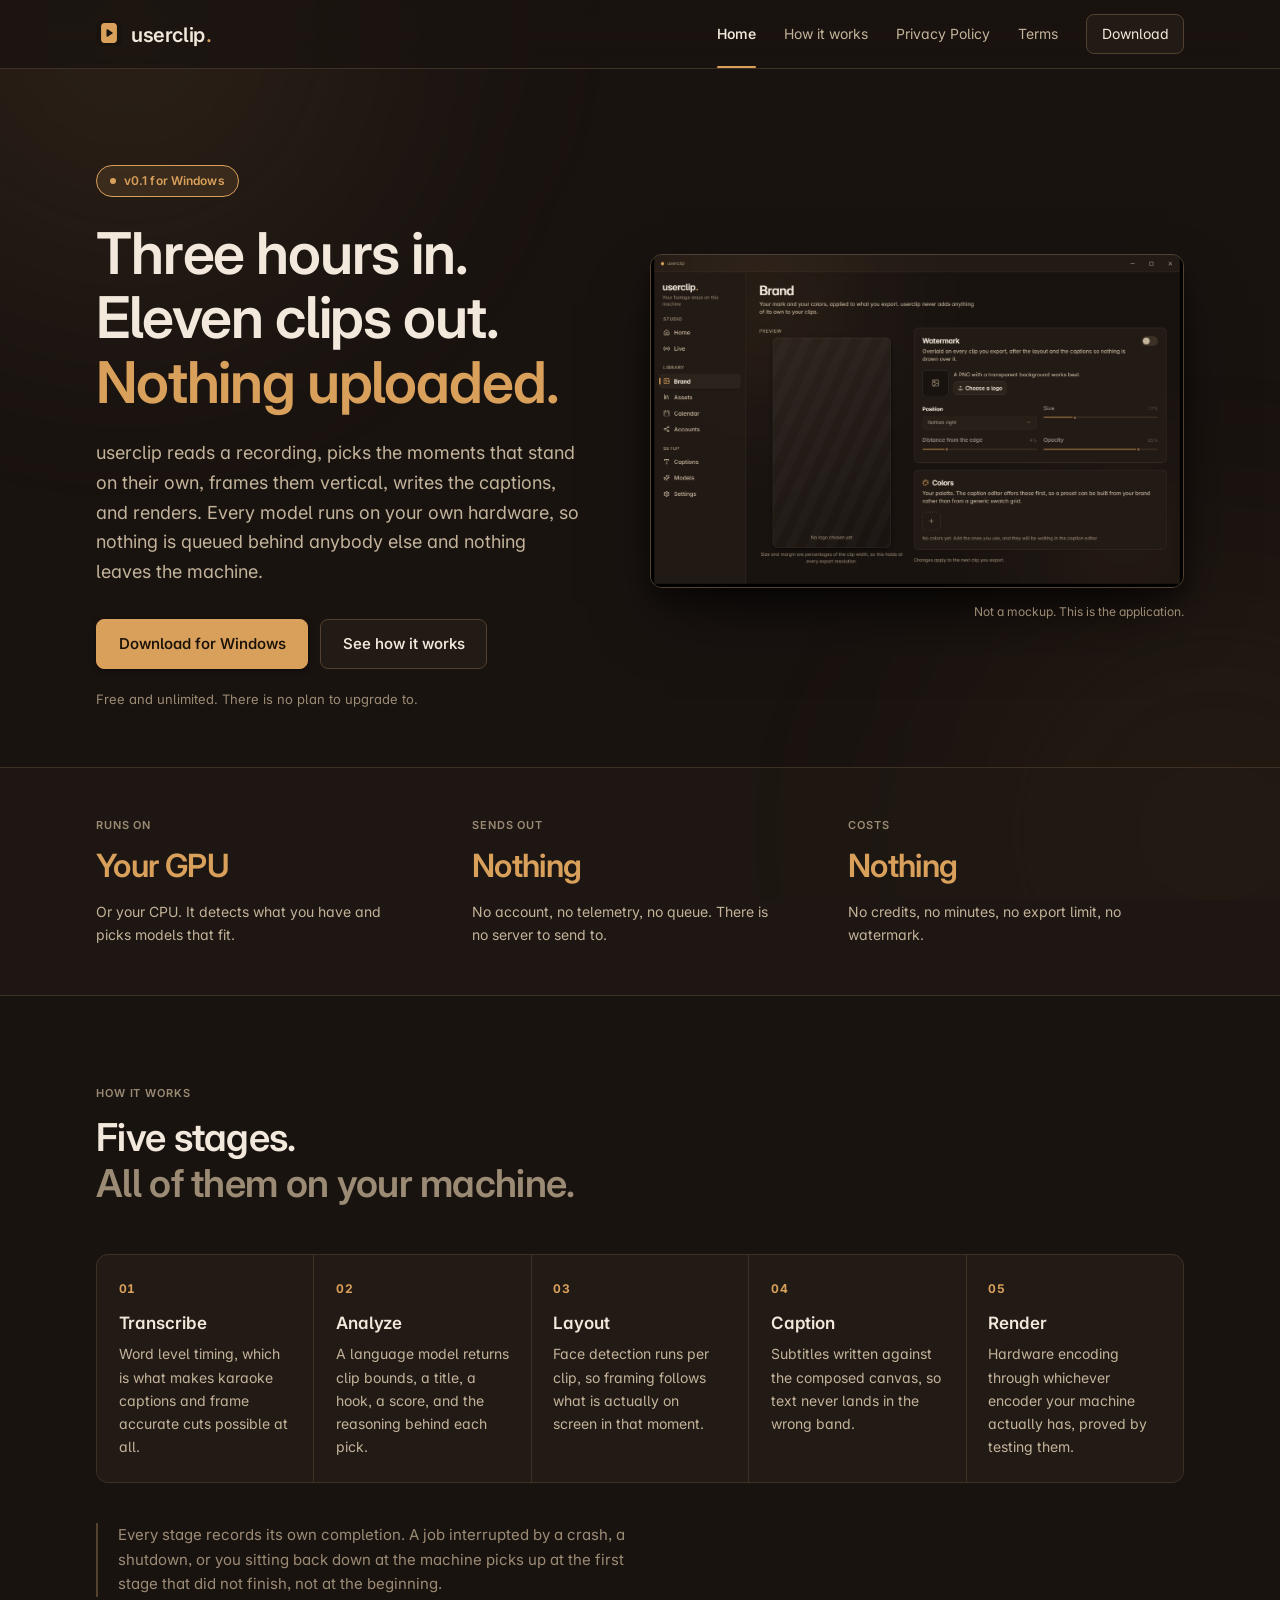
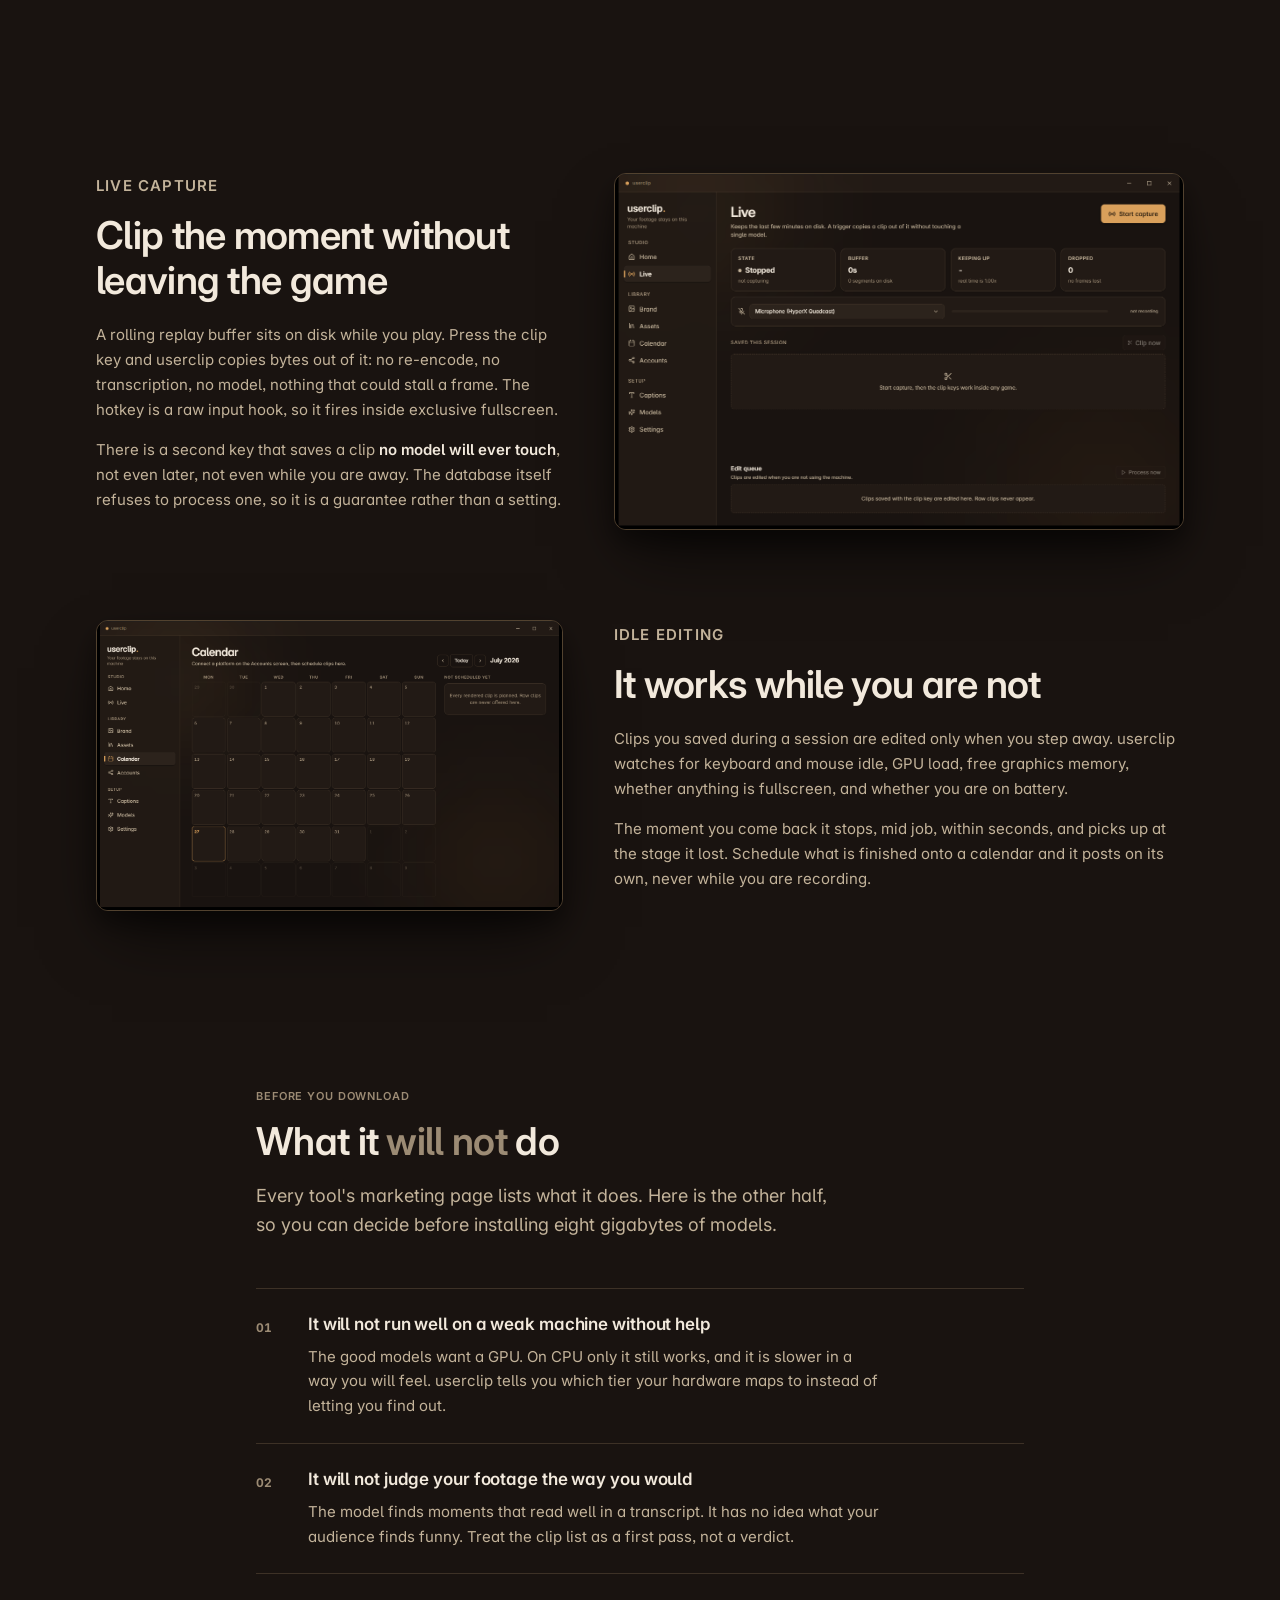
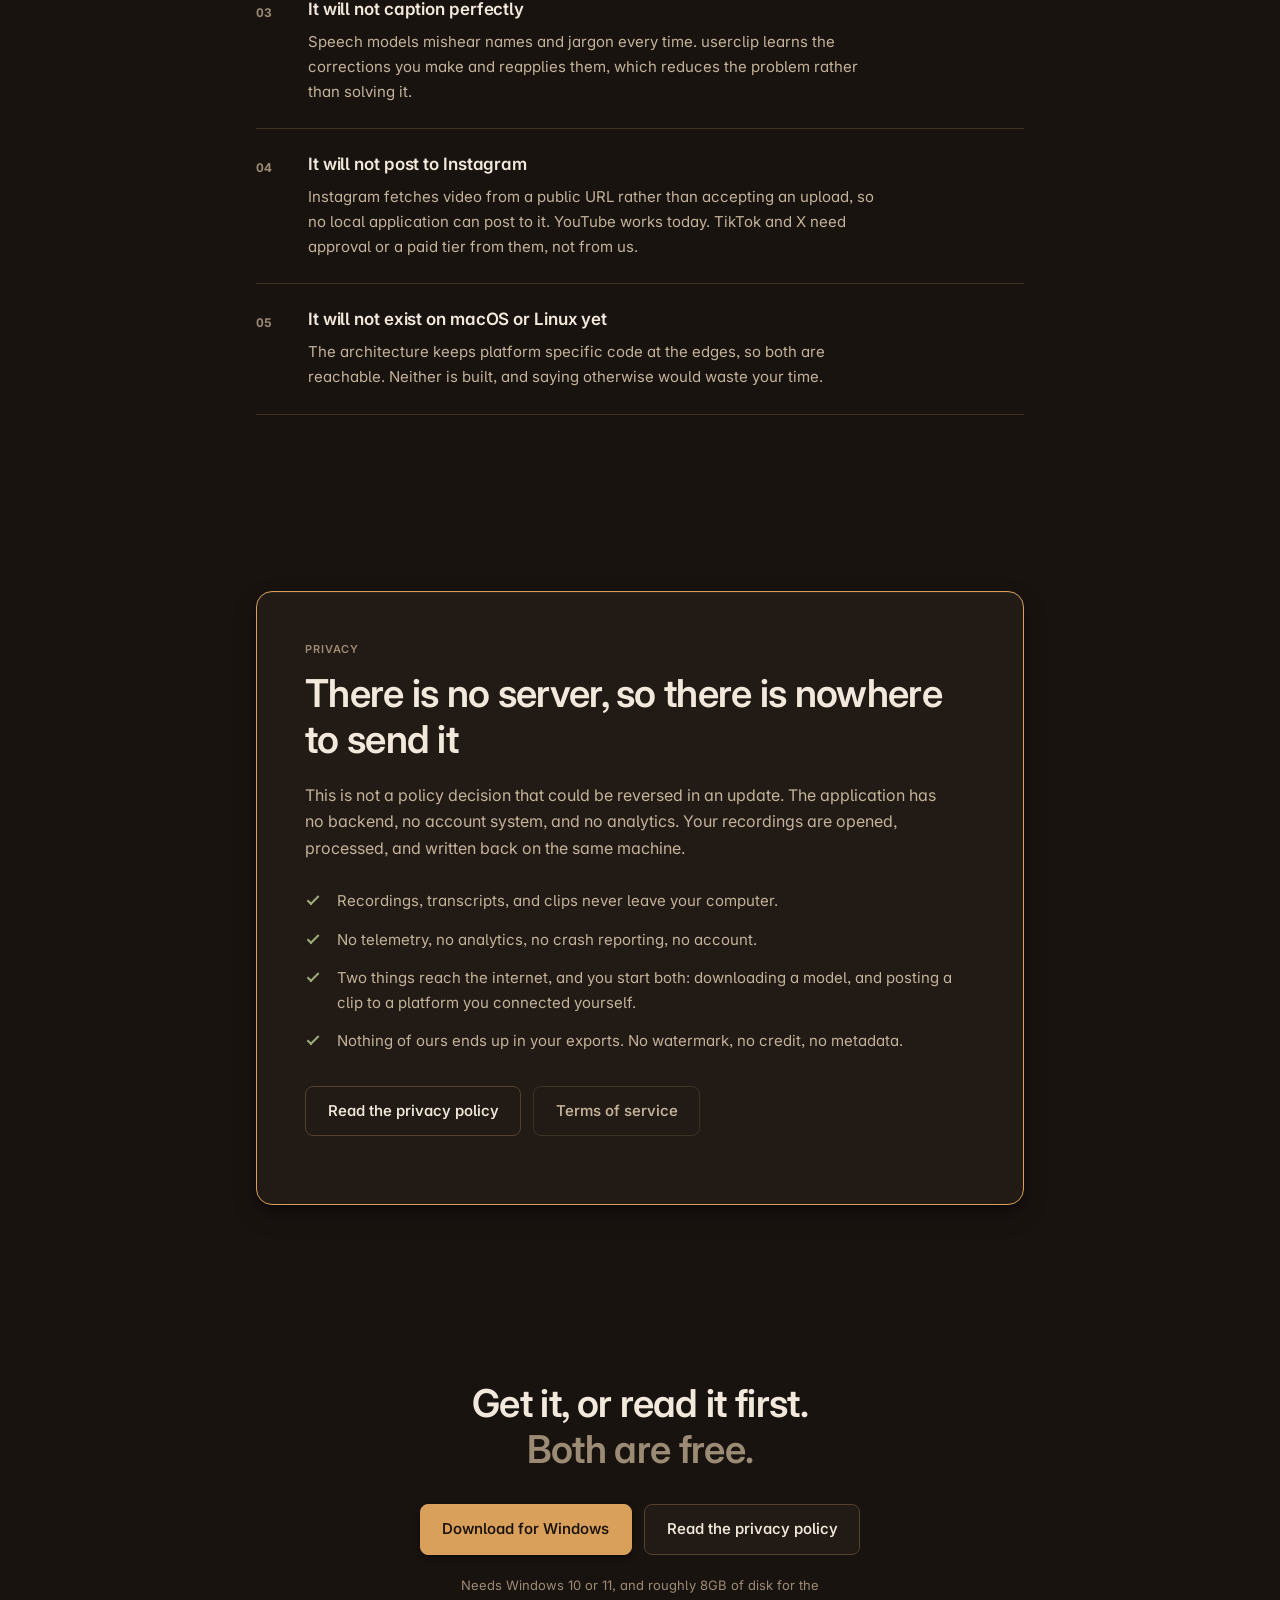
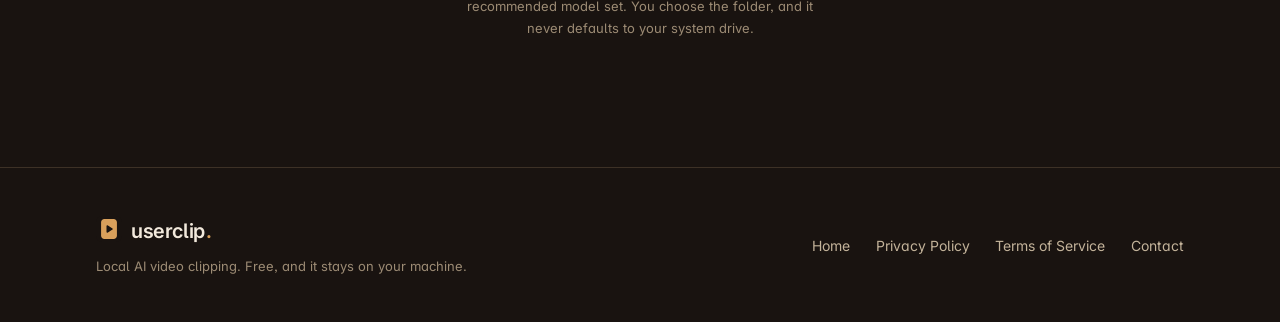
==== commit 7f55385b: "Add files via upload" ====
--- a/docs/index.html
+++ b/docs/index.html
@@ -42,7 +42,7 @@
       <a href="#pipeline">How it works</a>
       <a href="privacy/">Privacy Policy</a>
       <a href="terms/">Terms</a>
-      <a class="nav-cta" href="https://github.com/JURMR/userclip/releases">Download</a>
+      <a class="nav-cta" href="https://github.com/iamjrmh/userclip/releases/latest/download/userclip-setup.msi">Download</a>
     </nav>
   </div>
 </header>
@@ -64,7 +64,7 @@
         nothing leaves the machine.
       </p>
       <div class="cta-row">
-        <a class="button button-primary" href="https://github.com/JURMR/userclip/releases">
+        <a class="button button-primary" href="https://github.com/iamjrmh/userclip/releases/latest/download/userclip-setup.msi">
           Download for Windows
         </a>
         <a class="button" href="#pipeline">See how it works</a>
@@ -268,7 +268,7 @@
   <div class="wrap wrap-mid closer">
     <h2 class="split-heading">Get it, or read it first.<br><em>Both are free.</em></h2>
     <div class="cta-row">
-      <a class="button button-primary" href="https://github.com/JURMR/userclip/releases">Download for Windows</a>
+      <a class="button button-primary" href="https://github.com/iamjrmh/userclip/releases/latest/download/userclip-setup.msi">Download for Windows</a>
       <a class="button" href="privacy/">Read the privacy policy</a>
     </div>
     <p class="fineprint">
